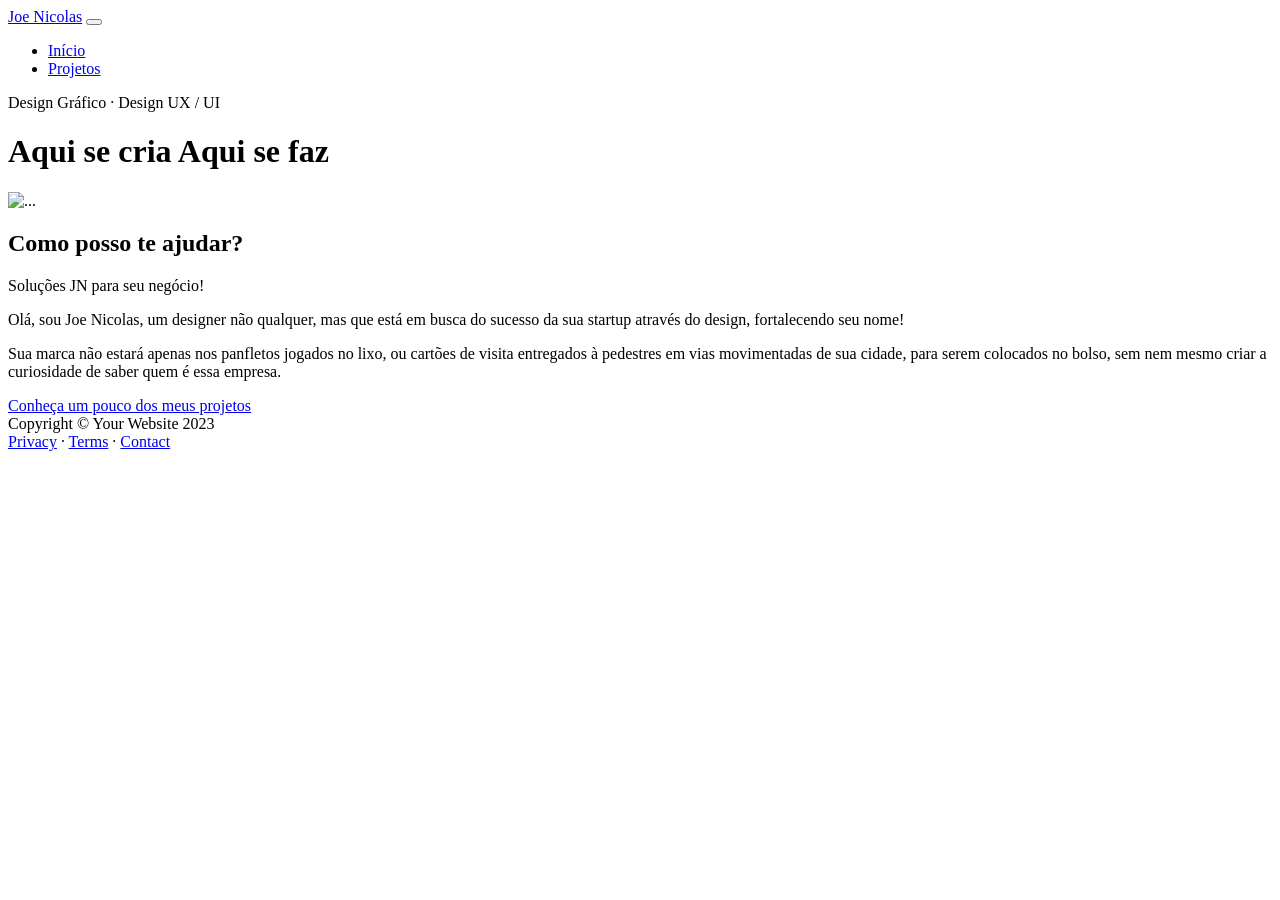
==== index.html @ 06fd4977 "Portifolio criado" ====
<!DOCTYPE html>
<html lang="pt-br">
    <head>
        <meta charset="utf-8" />
        <meta name="viewport" content="width=device-width, initial-scale=1, shrink-to-fit=no" />
        <meta name="description" content="" />
        <meta name="author" content="" />
        <title>Personal - Start Bootstrap Theme</title>
        <!-- Favicon-->
        <link rel="icon" type="image/x-icon" href="assets/favicon.ico" />
        <!-- Custom Google font-->
        <link rel="preconnect" href="https://fonts.googleapis.com" />
        <link rel="preconnect" href="https://fonts.gstatic.com" crossorigin />
        <link href="https://fonts.googleapis.com/css2?family=Plus+Jakarta+Sans:wght@100;200;300;400;500;600;700;800;900&amp;display=swap" rel="stylesheet" />
        <!-- Bootstrap icons-->
        <link href="https://cdn.jsdelivr.net/npm/bootstrap-icons@1.8.1/font/bootstrap-icons.css" rel="stylesheet" />
        <!-- Core theme CSS (includes Bootstrap)-->
        <link href="css/styles.css" rel="stylesheet" />
    </head>
    <body class="d-flex flex-column h-100">
        <main class="flex-shrink-0">
            <!-- Navigation-->
            <nav class="navbar navbar-expand-lg navbar-light bg-white py-3">
                <div class="container px-5">
                    <a class="navbar-brand" href="index.html"><span class="fw-bolder text-primary">Joe Nicolas</span></a>
                    <button class="navbar-toggler" type="button" data-bs-toggle="collapse" data-bs-target="#navbarSupportedContent" aria-controls="navbarSupportedContent" aria-expanded="false" aria-label="Toggle navigation"><span class="navbar-toggler-icon"></span></button>
                    <div class="collapse navbar-collapse" id="navbarSupportedContent">
                        <ul class="navbar-nav ms-auto mb-2 mb-lg-0 small fw-bolder">
                            <li class="nav-item"><a class="nav-link" href="index.html">Início</a></li>
                            <!-- <li class="nav-item"><a class="nav-link" href="resume.html">Sobre mim</a></li> -->
                            <li class="nav-item"><a class="nav-link" href="projects.html">Projetos</a></li>
                            <!-- <li class="nav-item"><a class="nav-link" href="contact.html">Contato</a></li> -->
                        </ul>
                    </div>
                </div>
            </nav>
            <!-- Header-->
            <header class="py-5">
                <div class="container px-5 pb-5">
                    <div class="row gx-5 align-items-center">
                        <div class="col-xxl-5">
                            <!-- Header text content-->
                            <div class="text-center text-xxl-start">
                                <div class="badge bg-gradient-primary-to-secondary text-white mb-4"><div class="text-uppercase">Design Gráfico &middot; Design UX / UI</div></div>
                                <div class="fs-3 fw-light text-muted"></div>
                                <h1 class="display-3 fw-bolder mb-5"><span class="text-gradient d-inline">Aqui se cria Aqui se faz</span></h1>
                                <div class="d-grid gap-3 d-sm-flex justify-content-sm-center justify-content-xxl-start mb-3">
                                    <!-- <a class="btn btn-primary btn-lg px-5 py-3 me-sm-3 fs-6 fw-bolder" href="resume.html">Sobre mim</a> -->
                                    
                                </div>
                            </div>
                        </div>
                        <div class="col-xxl-7">
                            <!-- Header profile picture-->
                            <div class="d-flex justify-content-center mt-5 mt-xxl-0">
                                <div class="profile bg-gradient-primary-to-secondary">
                                    <!-- TIP: For best results, use a photo with a transparent background like the demo example below-->
                                    <!-- Watch a tutorial on how to do this on YouTube (link)-->
                                    <img class="profile-img" src="assets/Eu.webp" alt="..." />
                                    <div class="dots-1">
                                        <!-- SVG Dots
                                        <svg version="1.1" xmlns="http://www.w3.org/2000/svg" xmlns:xlink="http://www.w3.org/1999/xlink" x="0px" y="0px" viewBox="0 0 191.6 1215.4" style="enable-background: new 0 0 191.6 1215.4" xml:space="preserve">
                                            <g transform="translate(0.000000,1280.000000) scale(0.100000,-0.100000)">
                                                <path d="M227.7,12788.6c-105-35-200-141-222-248c-43-206,163-412,369-369c155,32,275,190,260,339c-11,105-90,213-190,262        C383.7,12801.6,289.7,12808.6,227.7,12788.6z"></path>
                                                <path d="M1507.7,12788.6c-151-50-253-216-222-362c25-119,136-230,254-255c194-41,395,142,375,339c-11,105-90,213-190,262        C1663.7,12801.6,1569.7,12808.6,1507.7,12788.6z"></path>
                                                <path d="M227.7,11508.6c-105-35-200-141-222-248c-43-206,163-412,369-369c155,32,275,190,260,339c-11,105-90,213-190,262        C383.7,11521.6,289.7,11528.6,227.7,11508.6z"></path>
                                                <path d="M1507.7,11508.6c-151-50-253-216-222-362c25-119,136-230,254-255c194-41,395,142,375,339c-11,105-90,213-190,262        C1663.7,11521.6,1569.7,11528.6,1507.7,11508.6z"></path>
                                                <path d="M227.7,10228.6c-105-35-200-141-222-248c-43-206,163-412,369-369c155,32,275,190,260,339c-11,105-90,213-190,262        C383.7,10241.6,289.7,10248.6,227.7,10228.6z"></path>
                                                <path d="M1507.7,10228.6c-105-35-200-141-222-248c-43-206,163-412,369-369c155,32,275,190,260,339c-11,105-90,213-190,262        C1663.7,10241.6,1569.7,10248.6,1507.7,10228.6z"></path>
                                                <path d="M227.7,8948.6c-105-35-200-141-222-248c-43-206,163-412,369-369c155,32,275,190,260,339c-11,105-90,213-190,262        C383.7,8961.6,289.7,8968.6,227.7,8948.6z"></path>
                                                <path d="M1507.7,8948.6c-105-35-200-141-222-248c-43-206,163-412,369-369c155,32,275,190,260,339c-11,105-90,213-190,262        C1663.7,8961.6,1569.7,8968.6,1507.7,8948.6z"></path>
                                                <path d="M227.7,7668.6c-105-35-200-141-222-248c-43-206,163-412,369-369c155,32,275,190,260,339c-11,105-90,213-190,262        C383.7,7681.6,289.7,7688.6,227.7,7668.6z"></path>
                                                <path d="M1507.7,7668.6c-105-35-200-141-222-248c-43-206,163-412,369-369c155,32,275,190,260,339c-11,105-90,213-190,262        C1663.7,7681.6,1569.7,7688.6,1507.7,7668.6z"></path>
                                                <path d="M227.7,6388.6c-105-35-200-141-222-248c-43-206,163-412,369-369c155,32,275,190,260,339c-11,105-90,213-190,262        C383.7,6401.6,289.7,6408.6,227.7,6388.6z"></path>
                                                <path d="M1507.7,6388.6c-105-35-200-141-222-248c-43-206,163-412,369-369c155,32,275,190,260,339c-11,105-90,213-190,262        C1663.7,6401.6,1569.7,6408.6,1507.7,6388.6z"></path>
                                                <path d="M227.7,5108.6c-105-35-200-141-222-248c-43-206,163-412,369-369c155,32,275,190,260,339c-11,105-90,213-190,262        C383.7,5121.6,289.7,5128.6,227.7,5108.6z"></path>
                                                <path d="M1507.7,5108.6c-105-35-200-141-222-248c-43-206,163-412,369-369c155,32,275,190,260,339c-11,105-90,213-190,262        C1663.7,5121.6,1569.7,5128.6,1507.7,5108.6z"></path>
                                                <path d="M227.7,3828.6c-105-35-200-141-222-248c-43-206,163-412,369-369c155,32,275,190,260,339c-11,105-90,213-190,262        C383.7,3841.6,289.7,3848.6,227.7,3828.6z"></path>
                                                <path d="M1507.7,3828.6c-105-35-200-141-222-248c-43-206,163-412,369-369c155,32,275,190,260,339c-11,105-90,213-190,262        C1663.7,3841.6,1569.7,3848.6,1507.7,3828.6z"></path>
                                                <path d="M227.7,2548.6c-105-35-200-141-222-248c-43-206,163-412,369-369c155,32,275,190,260,339c-11,105-90,213-190,262        C383.7,2561.6,289.7,2568.6,227.7,2548.6z"></path>
                                                <path d="M1507.7,2548.6c-105-35-200-141-222-248c-43-206,163-412,369-369c155,32,275,190,260,339c-11,105-90,213-190,262        C1663.7,2561.6,1569.7,2568.6,1507.7,2548.6z"></path>
                                                <path d="M227.7,1268.6c-105-35-200-141-222-248c-43-206,163-412,369-369c155,32,275,190,260,339c-11,105-90,213-190,262        C383.7,1281.6,289.7,1288.6,227.7,1268.6z"></path>
                                                <path d="M1507.7,1268.6c-105-35-200-141-222-248c-43-206,163-412,369-369c155,32,275,190,260,339c-11,105-90,213-190,262        C1663.7,1281.6,1569.7,1288.6,1507.7,1268.6z"></path>
                                            </g>
                                        </svg>
                                        END of SVG dots
                                    </div>
                                    <div class="dots-2">
                                        SVG Dots
                                       <svg version="1.1" xmlns="http://www.w3.org/2000/svg" xmlns:xlink="http://www.w3.org/1999/xlink" x="0px" y="0px" viewBox="0 0 191.6 1215.4" style="enable-background: new 0 0 191.6 1215.4" xml:space="preserve">
                                            <g transform="translate(0.000000,1280.000000) scale(0.100000,-0.100000)">
                                                <path d="M227.7,12788.6c-105-35-200-141-222-248c-43-206,163-412,369-369c155,32,275,190,260,339c-11,105-90,213-190,262        C383.7,12801.6,289.7,12808.6,227.7,12788.6z"></path>
                                                <path d="M1507.7,12788.6c-151-50-253-216-222-362c25-119,136-230,254-255c194-41,395,142,375,339c-11,105-90,213-190,262        C1663.7,12801.6,1569.7,12808.6,1507.7,12788.6z"></path>
                                                <path d="M227.7,11508.6c-105-35-200-141-222-248c-43-206,163-412,369-369c155,32,275,190,260,339c-11,105-90,213-190,262        C383.7,11521.6,289.7,11528.6,227.7,11508.6z"></path>
                                                <path d="M1507.7,11508.6c-151-50-253-216-222-362c25-119,136-230,254-255c194-41,395,142,375,339c-11,105-90,213-190,262        C1663.7,11521.6,1569.7,11528.6,1507.7,11508.6z"></path>
                                                <path d="M227.7,10228.6c-105-35-200-141-222-248c-43-206,163-412,369-369c155,32,275,190,260,339c-11,105-90,213-190,262        C383.7,10241.6,289.7,10248.6,227.7,10228.6z"></path>
                                                <path d="M1507.7,10228.6c-105-35-200-141-222-248c-43-206,163-412,369-369c155,32,275,190,260,339c-11,105-90,213-190,262        C1663.7,10241.6,1569.7,10248.6,1507.7,10228.6z"></path>
                                                <path d="M227.7,8948.6c-105-35-200-141-222-248c-43-206,163-412,369-369c155,32,275,190,260,339c-11,105-90,213-190,262        C383.7,8961.6,289.7,8968.6,227.7,8948.6z"></path>
                                                <path d="M1507.7,8948.6c-105-35-200-141-222-248c-43-206,163-412,369-369c155,32,275,190,260,339c-11,105-90,213-190,262        C1663.7,8961.6,1569.7,8968.6,1507.7,8948.6z"></path>
                                                <path d="M227.7,7668.6c-105-35-200-141-222-248c-43-206,163-412,369-369c155,32,275,190,260,339c-11,105-90,213-190,262        C383.7,7681.6,289.7,7688.6,227.7,7668.6z"></path>
                                                <path d="M1507.7,7668.6c-105-35-200-141-222-248c-43-206,163-412,369-369c155,32,275,190,260,339c-11,105-90,213-190,262        C1663.7,7681.6,1569.7,7688.6,1507.7,7668.6z"></path>
                                                <path d="M227.7,6388.6c-105-35-200-141-222-248c-43-206,163-412,369-369c155,32,275,190,260,339c-11,105-90,213-190,262        C383.7,6401.6,289.7,6408.6,227.7,6388.6z"></path>
                                                <path d="M1507.7,6388.6c-105-35-200-141-222-248c-43-206,163-412,369-369c155,32,275,190,260,339c-11,105-90,213-190,262        C1663.7,6401.6,1569.7,6408.6,1507.7,6388.6z"></path>
                                                <path d="M227.7,5108.6c-105-35-200-141-222-248c-43-206,163-412,369-369c155,32,275,190,260,339c-11,105-90,213-190,262        C383.7,5121.6,289.7,5128.6,227.7,5108.6z"></path>
                                                <path d="M1507.7,5108.6c-105-35-200-141-222-248c-43-206,163-412,369-369c155,32,275,190,260,339c-11,105-90,213-190,262        C1663.7,5121.6,1569.7,5128.6,1507.7,5108.6z"></path>
                                                <path d="M227.7,3828.6c-105-35-200-141-222-248c-43-206,163-412,369-369c155,32,275,190,260,339c-11,105-90,213-190,262        C383.7,3841.6,289.7,3848.6,227.7,3828.6z"></path>
                                                <path d="M1507.7,3828.6c-105-35-200-141-222-248c-43-206,163-412,369-369c155,32,275,190,260,339c-11,105-90,213-190,262        C1663.7,3841.6,1569.7,3848.6,1507.7,3828.6z"></path>
                                                <path d="M227.7,2548.6c-105-35-200-141-222-248c-43-206,163-412,369-369c155,32,275,190,260,339c-11,105-90,213-190,262        C383.7,2561.6,289.7,2568.6,227.7,2548.6z"></path>
                                                <path d="M1507.7,2548.6c-105-35-200-141-222-248c-43-206,163-412,369-369c155,32,275,190,260,339c-11,105-90,213-190,262        C1663.7,2561.6,1569.7,2568.6,1507.7,2548.6z"></path>
                                                <path d="M227.7,1268.6c-105-35-200-141-222-248c-43-206,163-412,369-369c155,32,275,190,260,339c-11,105-90,213-190,262        C383.7,1281.6,289.7,1288.6,227.7,1268.6z"></path>
                                                <path d="M1507.7,1268.6c-105-35-200-141-222-248c-43-206,163-412,369-369c155,32,275,190,260,339c-11,105-90,213-190,262        C1663.7,1281.6,1569.7,1288.6,1507.7,1268.6z"></path>
                                            </g>
                                        </svg>
                                        END of SVG dots
                                    </div>
                                    <div class="dots-3">
                                        SVG Dots
                                        <svg version="1.1" xmlns="http://www.w3.org/2000/svg" xmlns:xlink="http://www.w3.org/1999/xlink" x="0px" y="0px" viewBox="0 0 191.6 1215.4" style="enable-background: new 0 0 191.6 1215.4" xml:space="preserve">
                                            <g transform="translate(0.000000,1280.000000) scale(0.100000,-0.100000)">
                                                <path d="M227.7,12788.6c-105-35-200-141-222-248c-43-206,163-412,369-369c155,32,275,190,260,339c-11,105-90,213-190,262        C383.7,12801.6,289.7,12808.6,227.7,12788.6z"></path>
                                                <path d="M1507.7,12788.6c-151-50-253-216-222-362c25-119,136-230,254-255c194-41,395,142,375,339c-11,105-90,213-190,262        C1663.7,12801.6,1569.7,12808.6,1507.7,12788.6z"></path>
                                                <path d="M227.7,11508.6c-105-35-200-141-222-248c-43-206,163-412,369-369c155,32,275,190,260,339c-11,105-90,213-190,262        C383.7,11521.6,289.7,11528.6,227.7,11508.6z"></path>
                                                <path d="M1507.7,11508.6c-151-50-253-216-222-362c25-119,136-230,254-255c194-41,395,142,375,339c-11,105-90,213-190,262        C1663.7,11521.6,1569.7,11528.6,1507.7,11508.6z"></path>
                                                <path d="M227.7,10228.6c-105-35-200-141-222-248c-43-206,163-412,369-369c155,32,275,190,260,339c-11,105-90,213-190,262        C383.7,10241.6,289.7,10248.6,227.7,10228.6z"></path>
                                                <path d="M1507.7,10228.6c-105-35-200-141-222-248c-43-206,163-412,369-369c155,32,275,190,260,339c-11,105-90,213-190,262        C1663.7,10241.6,1569.7,10248.6,1507.7,10228.6z"></path>
                                                <path d="M227.7,8948.6c-105-35-200-141-222-248c-43-206,163-412,369-369c155,32,275,190,260,339c-11,105-90,213-190,262        C383.7,8961.6,289.7,8968.6,227.7,8948.6z"></path>
                                                <path d="M1507.7,8948.6c-105-35-200-141-222-248c-43-206,163-412,369-369c155,32,275,190,260,339c-11,105-90,213-190,262        C1663.7,8961.6,1569.7,8968.6,1507.7,8948.6z"></path>
                                                <path d="M227.7,7668.6c-105-35-200-141-222-248c-43-206,163-412,369-369c155,32,275,190,260,339c-11,105-90,213-190,262        C383.7,7681.6,289.7,7688.6,227.7,7668.6z"></path>
                                                <path d="M1507.7,7668.6c-105-35-200-141-222-248c-43-206,163-412,369-369c155,32,275,190,260,339c-11,105-90,213-190,262        C1663.7,7681.6,1569.7,7688.6,1507.7,7668.6z"></path>
                                                <path d="M227.7,6388.6c-105-35-200-141-222-248c-43-206,163-412,369-369c155,32,275,190,260,339c-11,105-90,213-190,262        C383.7,6401.6,289.7,6408.6,227.7,6388.6z"></path>
                                                <path d="M1507.7,6388.6c-105-35-200-141-222-248c-43-206,163-412,369-369c155,32,275,190,260,339c-11,105-90,213-190,262        C1663.7,6401.6,1569.7,6408.6,1507.7,6388.6z"></path>
                                                <path d="M227.7,5108.6c-105-35-200-141-222-248c-43-206,163-412,369-369c155,32,275,190,260,339c-11,105-90,213-190,262        C383.7,5121.6,289.7,5128.6,227.7,5108.6z"></path>
                                                <path d="M1507.7,5108.6c-105-35-200-141-222-248c-43-206,163-412,369-369c155,32,275,190,260,339c-11,105-90,213-190,262        C1663.7,5121.6,1569.7,5128.6,1507.7,5108.6z"></path>
                                                <path d="M227.7,3828.6c-105-35-200-141-222-248c-43-206,163-412,369-369c155,32,275,190,260,339c-11,105-90,213-190,262        C383.7,3841.6,289.7,3848.6,227.7,3828.6z"></path>
                                                <path d="M1507.7,3828.6c-105-35-200-141-222-248c-43-206,163-412,369-369c155,32,275,190,260,339c-11,105-90,213-190,262        C1663.7,3841.6,1569.7,3848.6,1507.7,3828.6z"></path>
                                                <path d="M227.7,2548.6c-105-35-200-141-222-248c-43-206,163-412,369-369c155,32,275,190,260,339c-11,105-90,213-190,262        C383.7,2561.6,289.7,2568.6,227.7,2548.6z"></path>
                                                <path d="M1507.7,2548.6c-105-35-200-141-222-248c-43-206,163-412,369-369c155,32,275,190,260,339c-11,105-90,213-190,262        C1663.7,2561.6,1569.7,2568.6,1507.7,2548.6z"></path>
                                                <path d="M227.7,1268.6c-105-35-200-141-222-248c-43-206,163-412,369-369c155,32,275,190,260,339c-11,105-90,213-190,262        C383.7,1281.6,289.7,1288.6,227.7,1268.6z"></path>
                                                <path d="M1507.7,1268.6c-105-35-200-141-222-248c-43-206,163-412,369-369c155,32,275,190,260,339c-11,105-90,213-190,262        C1663.7,1281.6,1569.7,1288.6,1507.7,1268.6z"></path>
                                            </g>
                                        </svg>
                                        END of SVG dots
                                    </div>
                                    <div class="dots-4">
                                        SVG Dots
                                        <svg version="1.1" xmlns="http://www.w3.org/2000/svg" xmlns:xlink="http://www.w3.org/1999/xlink" x="0px" y="0px" viewBox="0 0 191.6 1215.4" style="enable-background: new 0 0 191.6 1215.4" xml:space="preserve">
                                            <g transform="translate(0.000000,1280.000000) scale(0.100000,-0.100000)">
                                                <path d="M227.7,12788.6c-105-35-200-141-222-248c-43-206,163-412,369-369c155,32,275,190,260,339c-11,105-90,213-190,262        C383.7,12801.6,289.7,12808.6,227.7,12788.6z"></path>
                                                <path d="M1507.7,12788.6c-151-50-253-216-222-362c25-119,136-230,254-255c194-41,395,142,375,339c-11,105-90,213-190,262        C1663.7,12801.6,1569.7,12808.6,1507.7,12788.6z"></path>
                                                <path d="M227.7,11508.6c-105-35-200-141-222-248c-43-206,163-412,369-369c155,32,275,190,260,339c-11,105-90,213-190,262        C383.7,11521.6,289.7,11528.6,227.7,11508.6z"></path>
                                                <path d="M1507.7,11508.6c-151-50-253-216-222-362c25-119,136-230,254-255c194-41,395,142,375,339c-11,105-90,213-190,262        C1663.7,11521.6,1569.7,11528.6,1507.7,11508.6z"></path>
                                                <path d="M227.7,10228.6c-105-35-200-141-222-248c-43-206,163-412,369-369c155,32,275,190,260,339c-11,105-90,213-190,262        C383.7,10241.6,289.7,10248.6,227.7,10228.6z"></path>
                                                <path d="M1507.7,10228.6c-105-35-200-141-222-248c-43-206,163-412,369-369c155,32,275,190,260,339c-11,105-90,213-190,262        C1663.7,10241.6,1569.7,10248.6,1507.7,10228.6z"></path>
                                                <path d="M227.7,8948.6c-105-35-200-141-222-248c-43-206,163-412,369-369c155,32,275,190,260,339c-11,105-90,213-190,262        C383.7,8961.6,289.7,8968.6,227.7,8948.6z"></path>
                                                <path d="M1507.7,8948.6c-105-35-200-141-222-248c-43-206,163-412,369-369c155,32,275,190,260,339c-11,105-90,213-190,262        C1663.7,8961.6,1569.7,8968.6,1507.7,8948.6z"></path>
                                                <path d="M227.7,7668.6c-105-35-200-141-222-248c-43-206,163-412,369-369c155,32,275,190,260,339c-11,105-90,213-190,262        C383.7,7681.6,289.7,7688.6,227.7,7668.6z"></path>
                                                <path d="M1507.7,7668.6c-105-35-200-141-222-248c-43-206,163-412,369-369c155,32,275,190,260,339c-11,105-90,213-190,262        C1663.7,7681.6,1569.7,7688.6,1507.7,7668.6z"></path>
                                                <path d="M227.7,6388.6c-105-35-200-141-222-248c-43-206,163-412,369-369c155,32,275,190,260,339c-11,105-90,213-190,262        C383.7,6401.6,289.7,6408.6,227.7,6388.6z"></path>
                                                <path d="M1507.7,6388.6c-105-35-200-141-222-248c-43-206,163-412,369-369c155,32,275,190,260,339c-11,105-90,213-190,262        C1663.7,6401.6,1569.7,6408.6,1507.7,6388.6z"></path>
                                                <path d="M227.7,5108.6c-105-35-200-141-222-248c-43-206,163-412,369-369c155,32,275,190,260,339c-11,105-90,213-190,262        C383.7,5121.6,289.7,5128.6,227.7,5108.6z"></path>
                                                <path d="M1507.7,5108.6c-105-35-200-141-222-248c-43-206,163-412,369-369c155,32,275,190,260,339c-11,105-90,213-190,262        C1663.7,5121.6,1569.7,5128.6,1507.7,5108.6z"></path>
                                                <path d="M227.7,3828.6c-105-35-200-141-222-248c-43-206,163-412,369-369c155,32,275,190,260,339c-11,105-90,213-190,262        C383.7,3841.6,289.7,3848.6,227.7,3828.6z"></path>
                                                <path d="M1507.7,3828.6c-105-35-200-141-222-248c-43-206,163-412,369-369c155,32,275,190,260,339c-11,105-90,213-190,262        C1663.7,3841.6,1569.7,3848.6,1507.7,3828.6z"></path>
                                                <path d="M227.7,2548.6c-105-35-200-141-222-248c-43-206,163-412,369-369c155,32,275,190,260,339c-11,105-90,213-190,262        C383.7,2561.6,289.7,2568.6,227.7,2548.6z"></path>
                                                <path d="M1507.7,2548.6c-105-35-200-141-222-248c-43-206,163-412,369-369c155,32,275,190,260,339c-11,105-90,213-190,262        C1663.7,2561.6,1569.7,2568.6,1507.7,2548.6z"></path>
                                                <path d="M227.7,1268.6c-105-35-200-141-222-248c-43-206,163-412,369-369c155,32,275,190,260,339c-11,105-90,213-190,262        C383.7,1281.6,289.7,1288.6,227.7,1268.6z"></path>
                                                <path d="M1507.7,1268.6c-105-35-200-141-222-248c-43-206,163-412,369-369c155,32,275,190,260,339c-11,105-90,213-190,262        C1663.7,1281.6,1569.7,1288.6,1507.7,1268.6z"></path>
                                            </g>
                                        </svg>
                                        END of SVG dots-->
                                    </div>
                                </div>
                            </div>
                        </div>
                    </div>
                </div>
            </header>
            <!-- About Section-->
            <section class="bg-light py-5">
                <div class="container px-5">
                    <div class="row gx-5 justify-content-center">
                        <div class="col-xxl-8">
                            <div class="text-center my-5">
                                <h2 class="display-5 fw-bolder"><span class="text-gradient d-inline">Como posso te ajudar?</span></h2>
                                <p class="lead fw-light mb-4">Soluções JN para seu negócio!</p>
                                <p class="text-muted">Olá, sou Joe Nicolas, um designer não qualquer, mas que está em busca do sucesso da sua startup através do design, fortalecendo seu nome!</p>

                                <p class="text-muted">Sua marca não estará apenas nos panfletos jogados no lixo, ou cartões de visita entregados à pedestres em vias movimentadas de sua cidade, para serem colocados no bolso, sem nem mesmo criar a curiosidade de saber quem é essa empresa.</p>

                                <a class="btn btn-outline-dark btn-lg px-5 py-3 fs-6 fw-bolder" href="projects.html">Conheça um pouco dos meus projetos</a>

                                
                            </div>
                        </div>
                    </div>
                </div>
            </section>
        </main>
        <!-- Footer-->
        <footer class="bg-white py-4 mt-auto">
            <div class="container px-5">
                <div class="row align-items-center justify-content-between flex-column flex-sm-row">
                    <div class="col-auto"><div class="small m-0">Copyright &copy; Your Website 2023</div></div>
                    <div class="col-auto">
                        <a class="small" href="#!">Privacy</a>
                        <span class="mx-1">&middot;</span>
                        <a class="small" href="#!">Terms</a>
                        <span class="mx-1">&middot;</span>
                        <a class="small" href="#!">Contact</a>
                    </div>
                </div>
            </div>
        </footer>
        <!-- Bootstrap core JS-->
        <script src="https://cdn.jsdelivr.net/npm/bootstrap@5.2.3/dist/js/bootstrap.bundle.min.js"></script>
        <!-- Core theme JS-->
        <script src="js/scripts.js"></script>
    </body>
</html>
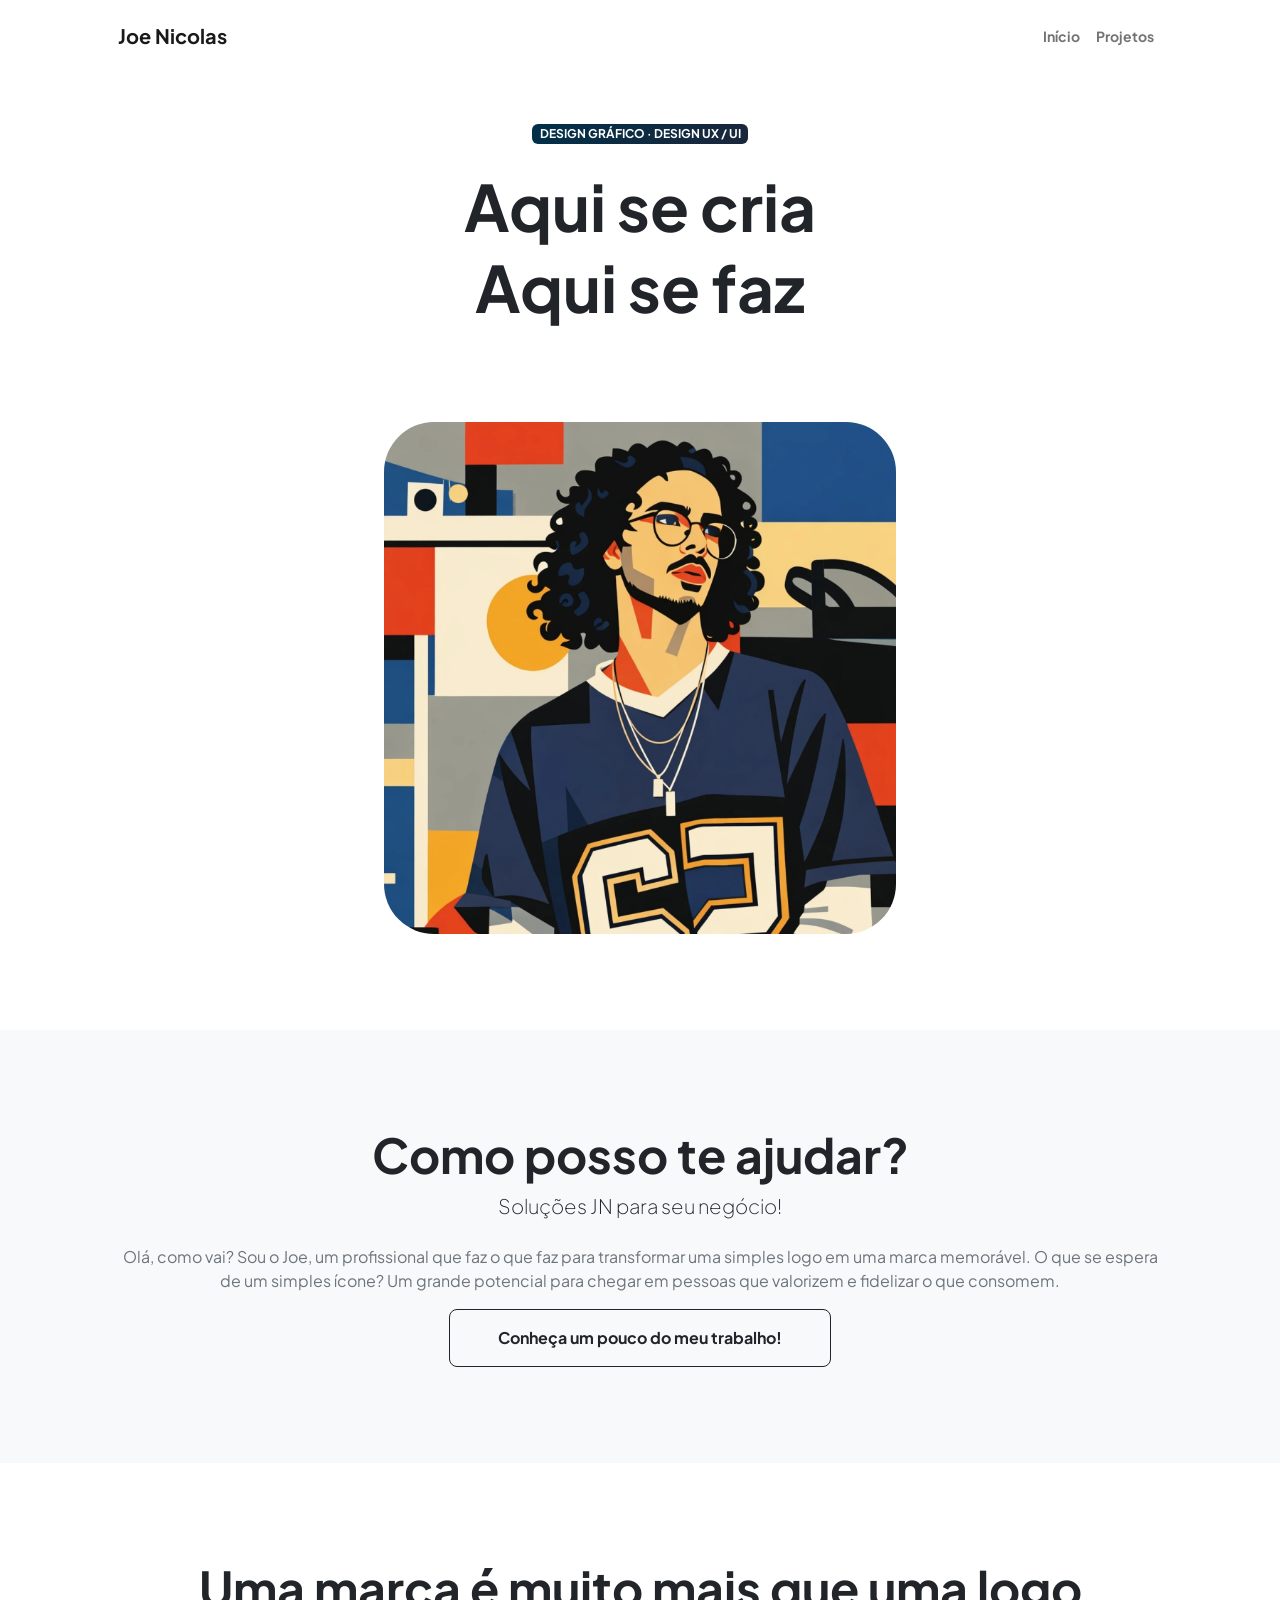
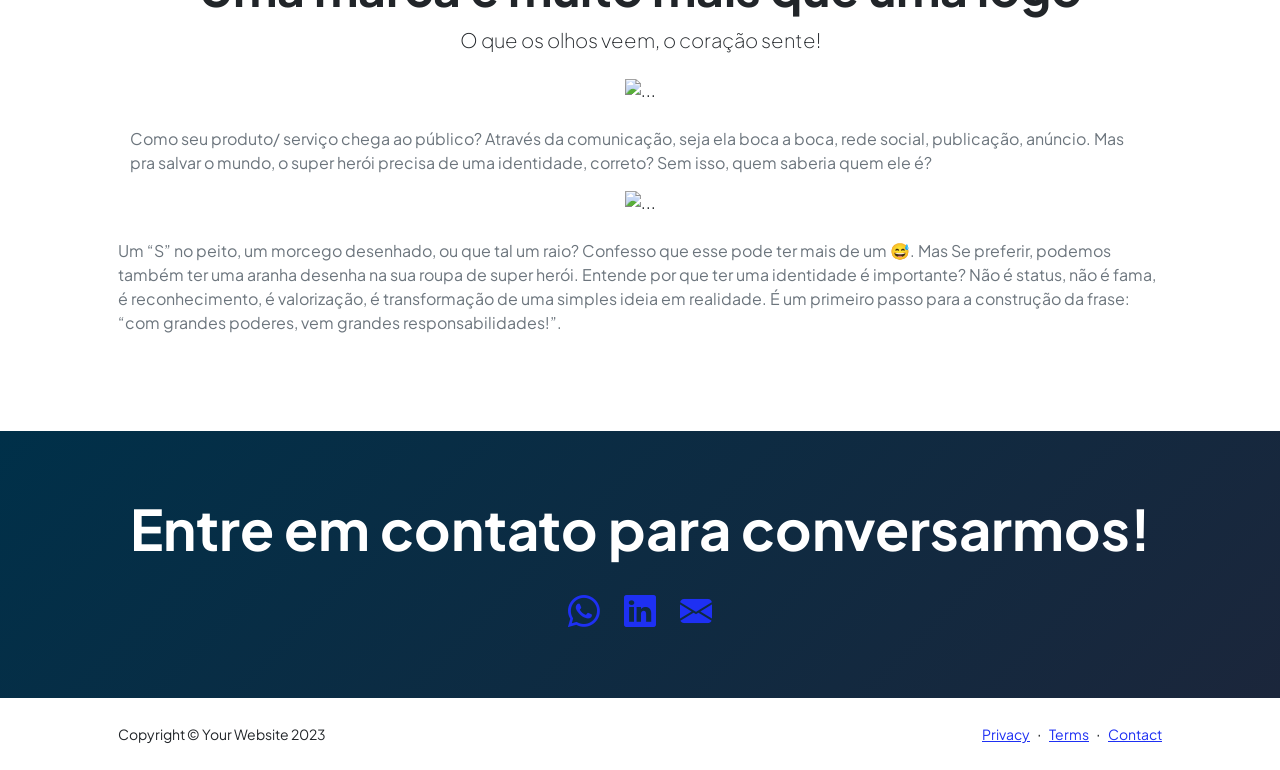
==== commit a9bbc3c5: "Update index.html" ====
--- a/index.html
+++ b/index.html
@@ -22,12 +22,12 @@
             <!-- Navigation-->
             <nav class="navbar navbar-expand-lg navbar-light bg-white py-3">
                 <div class="container px-5">
-                    <a class="navbar-brand" href="index.html"><span class="fw-bolder text-primary">Joe Nicolas</span></a>
+                    <a class="navbar-brand" href="index.html"><span class="fw-bolder text-color-word">Joe Nicolas</span></a>
                     <button class="navbar-toggler" type="button" data-bs-toggle="collapse" data-bs-target="#navbarSupportedContent" aria-controls="navbarSupportedContent" aria-expanded="false" aria-label="Toggle navigation"><span class="navbar-toggler-icon"></span></button>
                     <div class="collapse navbar-collapse" id="navbarSupportedContent">
                         <ul class="navbar-nav ms-auto mb-2 mb-lg-0 small fw-bolder">
                             <li class="nav-item"><a class="nav-link" href="index.html">Início</a></li>
-                            <!-- <li class="nav-item"><a class="nav-link" href="resume.html">Sobre mim</a></li> -->
+                            <!--<li class="nav-item"><a class="nav-link" href="resume.html">Sobre mim</a></li>-->
                             <li class="nav-item"><a class="nav-link" href="projects.html">Projetos</a></li>
                             <!-- <li class="nav-item"><a class="nav-link" href="contact.html">Contato</a></li> -->
                         </ul>
@@ -43,11 +43,12 @@
                             <div class="text-center text-xxl-start">
                                 <div class="badge bg-gradient-primary-to-secondary text-white mb-4"><div class="text-uppercase">Design Gráfico &middot; Design UX / UI</div></div>
                                 <div class="fs-3 fw-light text-muted"></div>
-                                <h1 class="display-3 fw-bolder mb-5"><span class="text-gradient d-inline">Aqui se cria Aqui se faz</span></h1>
-                                <div class="d-grid gap-3 d-sm-flex justify-content-sm-center justify-content-xxl-start mb-3">
-                                    <!-- <a class="btn btn-primary btn-lg px-5 py-3 me-sm-3 fs-6 fw-bolder" href="resume.html">Sobre mim</a> -->
+                                <h1 class="display-3 fw-bolder mb-1"><span class="text-color-word d-inline">Aqui se cria</span></h1>
+                                <h1 class="display-3 fw-bolder mb-5"><span class="text-secundary d-inline">Aqui se faz</span></h1>
+                                <!-- <div class="d-grid gap-3 d-sm-flex justify-content-sm-center justify-content-xxl-start mb-3">
+                                    <a class="btn btn-outline-style btn-lg px-5 py-3 me-sm-3 fs-6 fw-bolder" href="resume.html">Sobre mim</a>
                                     
-                                </div>
+                                </div> -->
                             </div>
                         </div>
                         <div class="col-xxl-7">
@@ -181,16 +182,65 @@
                     <div class="row gx-5 justify-content-center">
                         <div class="col-xxl-8">
                             <div class="text-center my-5">
-                                <h2 class="display-5 fw-bolder"><span class="text-gradient d-inline">Como posso te ajudar?</span></h2>
+                                <h2 class="display-5 fw-bolder"><span class="text-secundary d-inline">Como posso te ajudar?</span></h2>
                                 <p class="lead fw-light mb-4">Soluções JN para seu negócio!</p>
-                                <p class="text-muted">Olá, sou Joe Nicolas, um designer não qualquer, mas que está em busca do sucesso da sua startup através do design, fortalecendo seu nome!</p>
-
-                                <p class="text-muted">Sua marca não estará apenas nos panfletos jogados no lixo, ou cartões de visita entregados à pedestres em vias movimentadas de sua cidade, para serem colocados no bolso, sem nem mesmo criar a curiosidade de saber quem é essa empresa.</p>
-
-                                <a class="btn btn-outline-dark btn-lg px-5 py-3 fs-6 fw-bolder" href="projects.html">Conheça um pouco dos meus projetos</a>
-
-                                
-                            </div>
+                                <p class="text-muted">Olá, como vai? Sou o Joe, um profissional que faz o que faz para transformar uma simples logo em uma marca memorável. O que se espera de um simples ícone? Um grande potencial para chegar em pessoas que valorizem e fidelizar o que consomem.</p>
+
+                                <p class="text-muted"></p>
+
+                                <a class="btn btn-outline-dark btn-lg px-5 py-3 fs-6 fw-bolder" href="projects.html">Conheça um pouco do meu trabalho!</a>
+
+                                
+                            </div>
+                        </div>
+                    </div>
+                </div>
+            </section>
+            <section class="bg-white py-5">
+                <div class="container-lg px-5">
+                    <div class="row gx-5 justify-content-center">
+                        <div class="col-xxl-8">
+                            <div class="text-center my-5">
+                                <h2 class="display-5 fw-bolder"><span class="text-secundary d-inline">Uma marca é muito mais que uma logo</span></h2>
+                                <p class="lead fw-light mb-4">O que os olhos veem, o coração sente! </p>
+
+                                <div class=" container">
+                                    <img class="img-pg1 mb-4" src="assets/Balao.jpg" alt="..." />
+                                </div>
+
+                                <div class=" container-fluid"><p class="text-muted text-start">Como seu produto/ serviço chega ao público? Através da comunicação, seja ela boca a boca, rede social, publicação, anúncio. Mas pra salvar o mundo, o super herói precisa de uma identidade, correto? Sem isso, quem saberia quem ele é?</p>
+                                </div>
+                                
+
+                                
+
+                                <img class="img-pg1 mb-4" src="assets/Lego_superhero.jpg" alt="..." />
+                                <p class="text-muted text-start">Um “S” no peito, um morcego desenhado, ou que tal um raio? Confesso que esse pode ter mais de um 😅. Mas Se preferir, podemos também ter uma aranha desenha na sua roupa de super herói. Entende por que ter uma identidade é importante? Não é status, não é fama, é reconhecimento, é valorização, é transformação de uma simples ideia em realidade. É um primeiro passo para a construção da frase: “com grandes poderes, vem grandes responsabilidades!”.</p>
+
+
+                                <p class="text-muted"></p>                                
+
+                                
+                            </div>
+
+                            
+                                
+                            </p>
+
+                        </div>
+                    </div>
+                </div>
+            </section>
+            <section class="py-3 bg-gradient-primary-to-secondary text-white">
+                <div class="container-lg px-5 my-5">
+                    <div class="text-center">
+                        <h2 class="display-4 fw-bolder mb-4">Entre em contato para conversarmos!</h2>
+                       <!--   <a class="btn btn-outline-light btn-lg px-5 py-3 fs-6 fw-bolder" href="contact.html">Contact me</a> -->
+                        <div class="d-flex justify-content-center fs-2 gap-4">
+                            <a class="text-color-word-secundary" href="https://wa.me/5511910497400" target="_blank"><i class="bi bi-whatsapp"></i></a>
+                            <a class="text-color-word-secundary" href="https://www.linkedin.com/in/joe-nicolas/" target="_blank"><i class="bi bi-linkedin"></i></a>
+                            <a class="text-color-word-secundary" href="mailto:joe.nrlsousa09@gmail.com" target="_blank"><i class="bi bi-envelope-fill"></i></a>
+                                    <!-- <a class="text-gradient" href="#!"><i class="bi bi-pinterest"></i></a> --> 
                         </div>
                     </div>
                 </div>
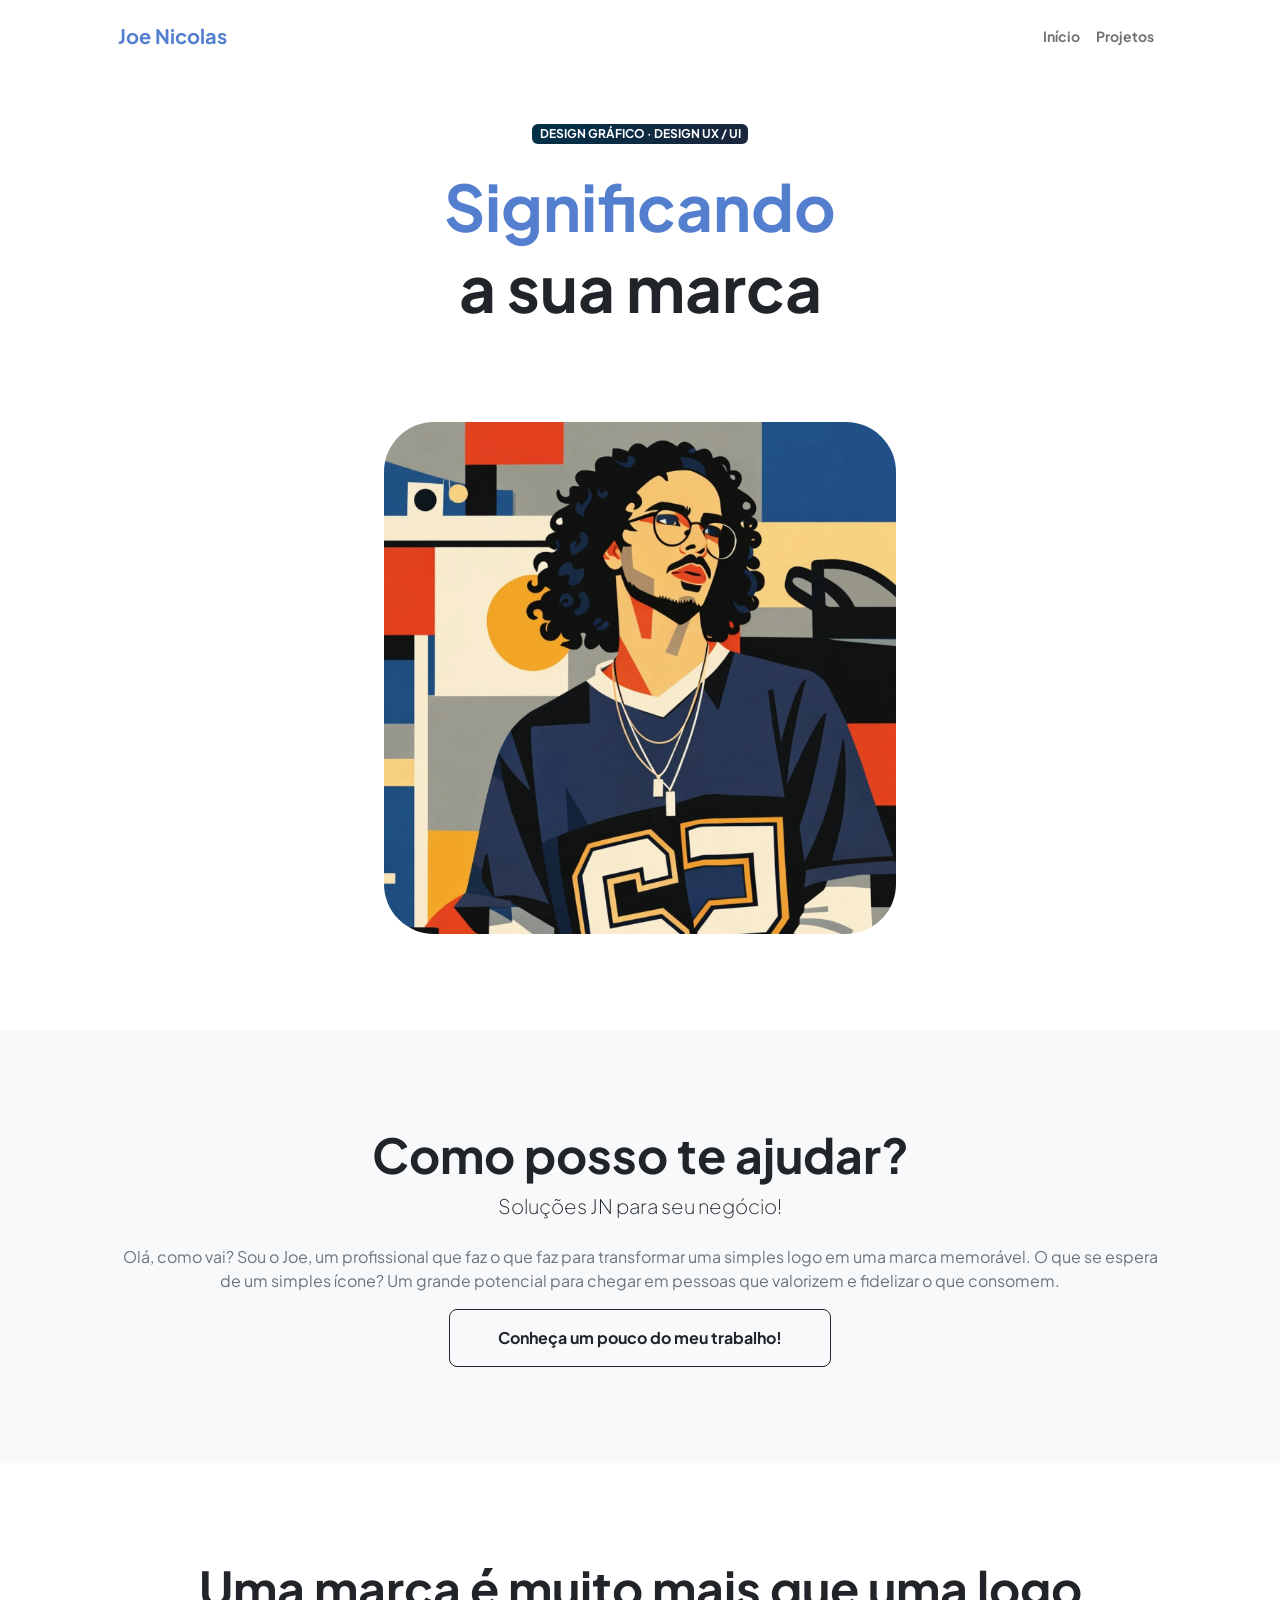
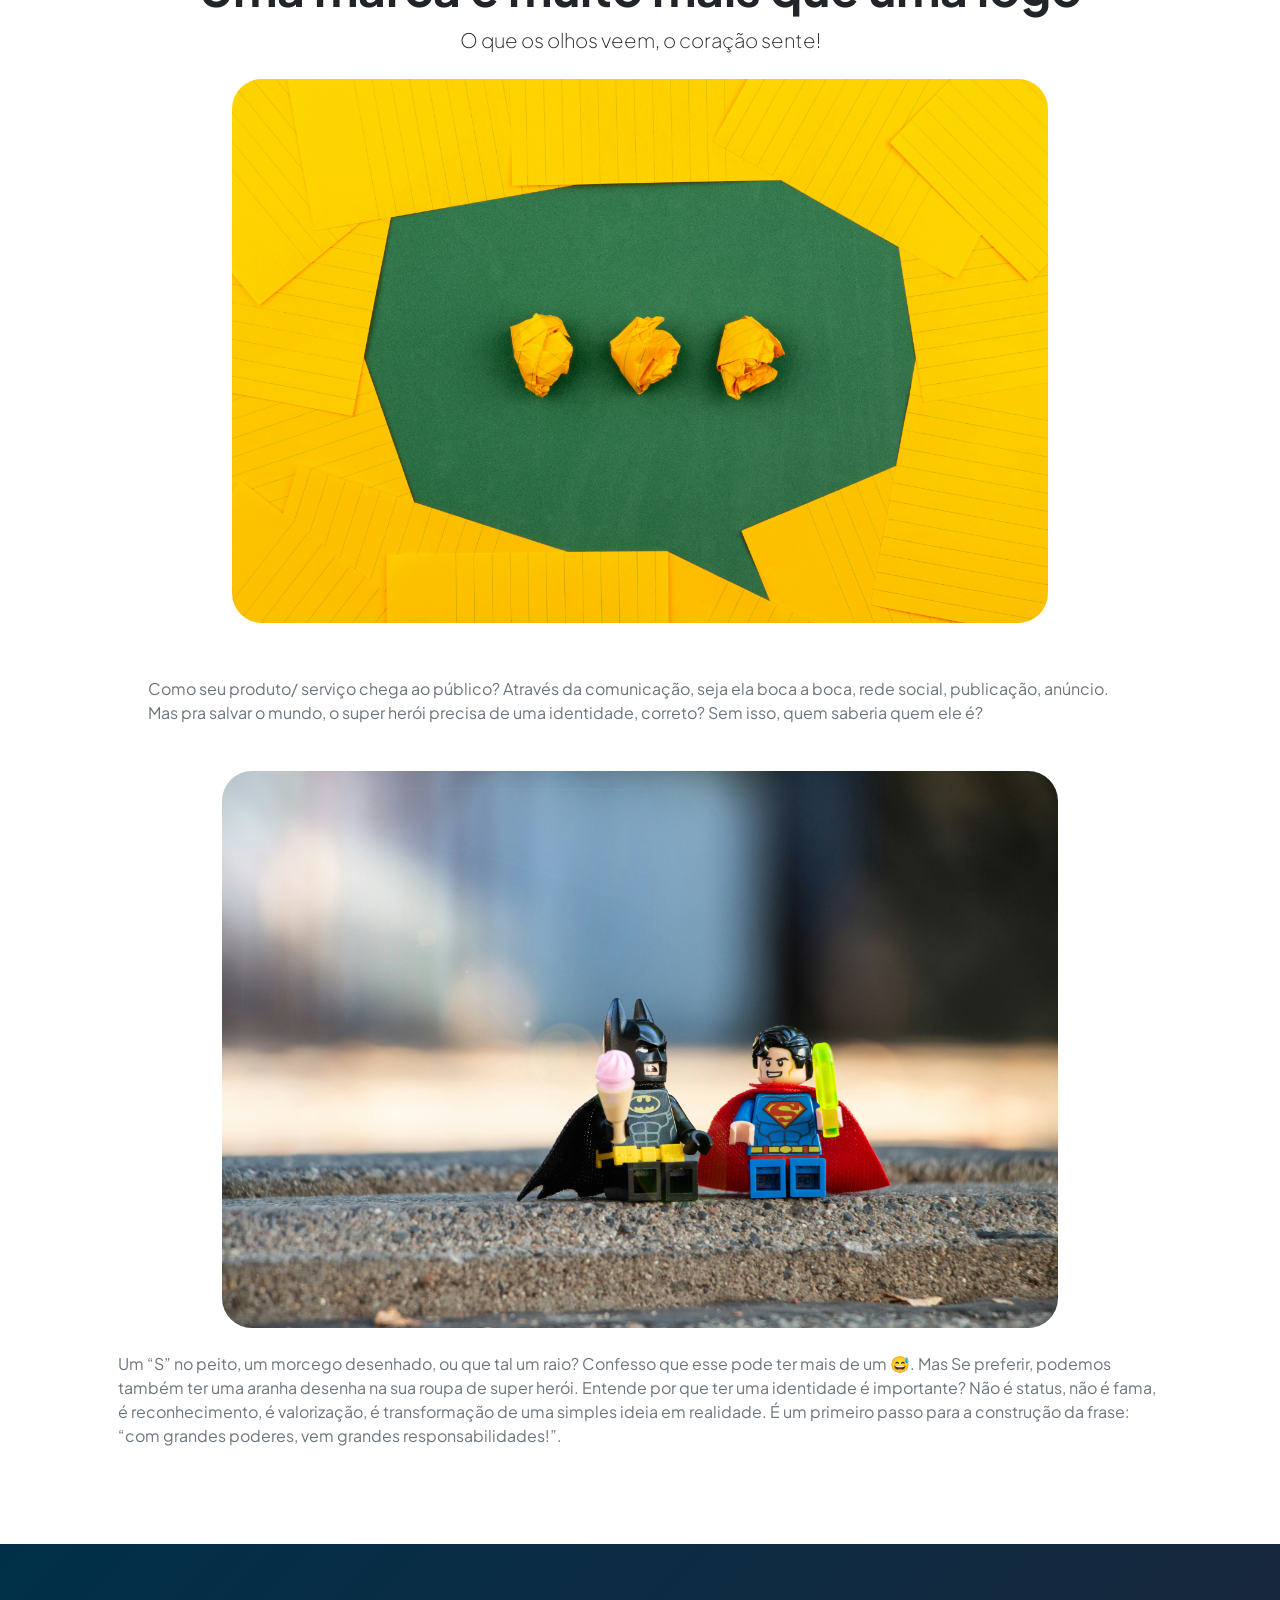
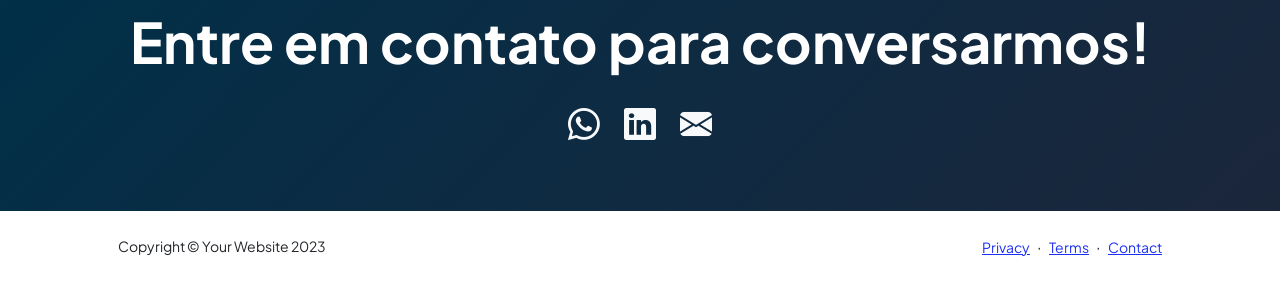
==== commit 40e1d115: "Update index.html" ====
--- a/index.html
+++ b/index.html
@@ -43,8 +43,8 @@
                             <div class="text-center text-xxl-start">
                                 <div class="badge bg-gradient-primary-to-secondary text-white mb-4"><div class="text-uppercase">Design Gráfico &middot; Design UX / UI</div></div>
                                 <div class="fs-3 fw-light text-muted"></div>
-                                <h1 class="display-3 fw-bolder mb-1"><span class="text-color-word d-inline">Aqui se cria</span></h1>
-                                <h1 class="display-3 fw-bolder mb-5"><span class="text-secundary d-inline">Aqui se faz</span></h1>
+                                <h1 class="display-3 fw-bolder mb-1"><span class="text-color-word d-inline">Significando</span></h1>
+                                <h1 class="display-3 fw-bolder mb-5"><span class="text-secundary d-inline">a sua marca</span></h1>
                                 <!-- <div class="d-grid gap-3 d-sm-flex justify-content-sm-center justify-content-xxl-start mb-3">
                                     <a class="btn btn-outline-style btn-lg px-5 py-3 me-sm-3 fs-6 fw-bolder" href="resume.html">Sobre mim</a>
                                     
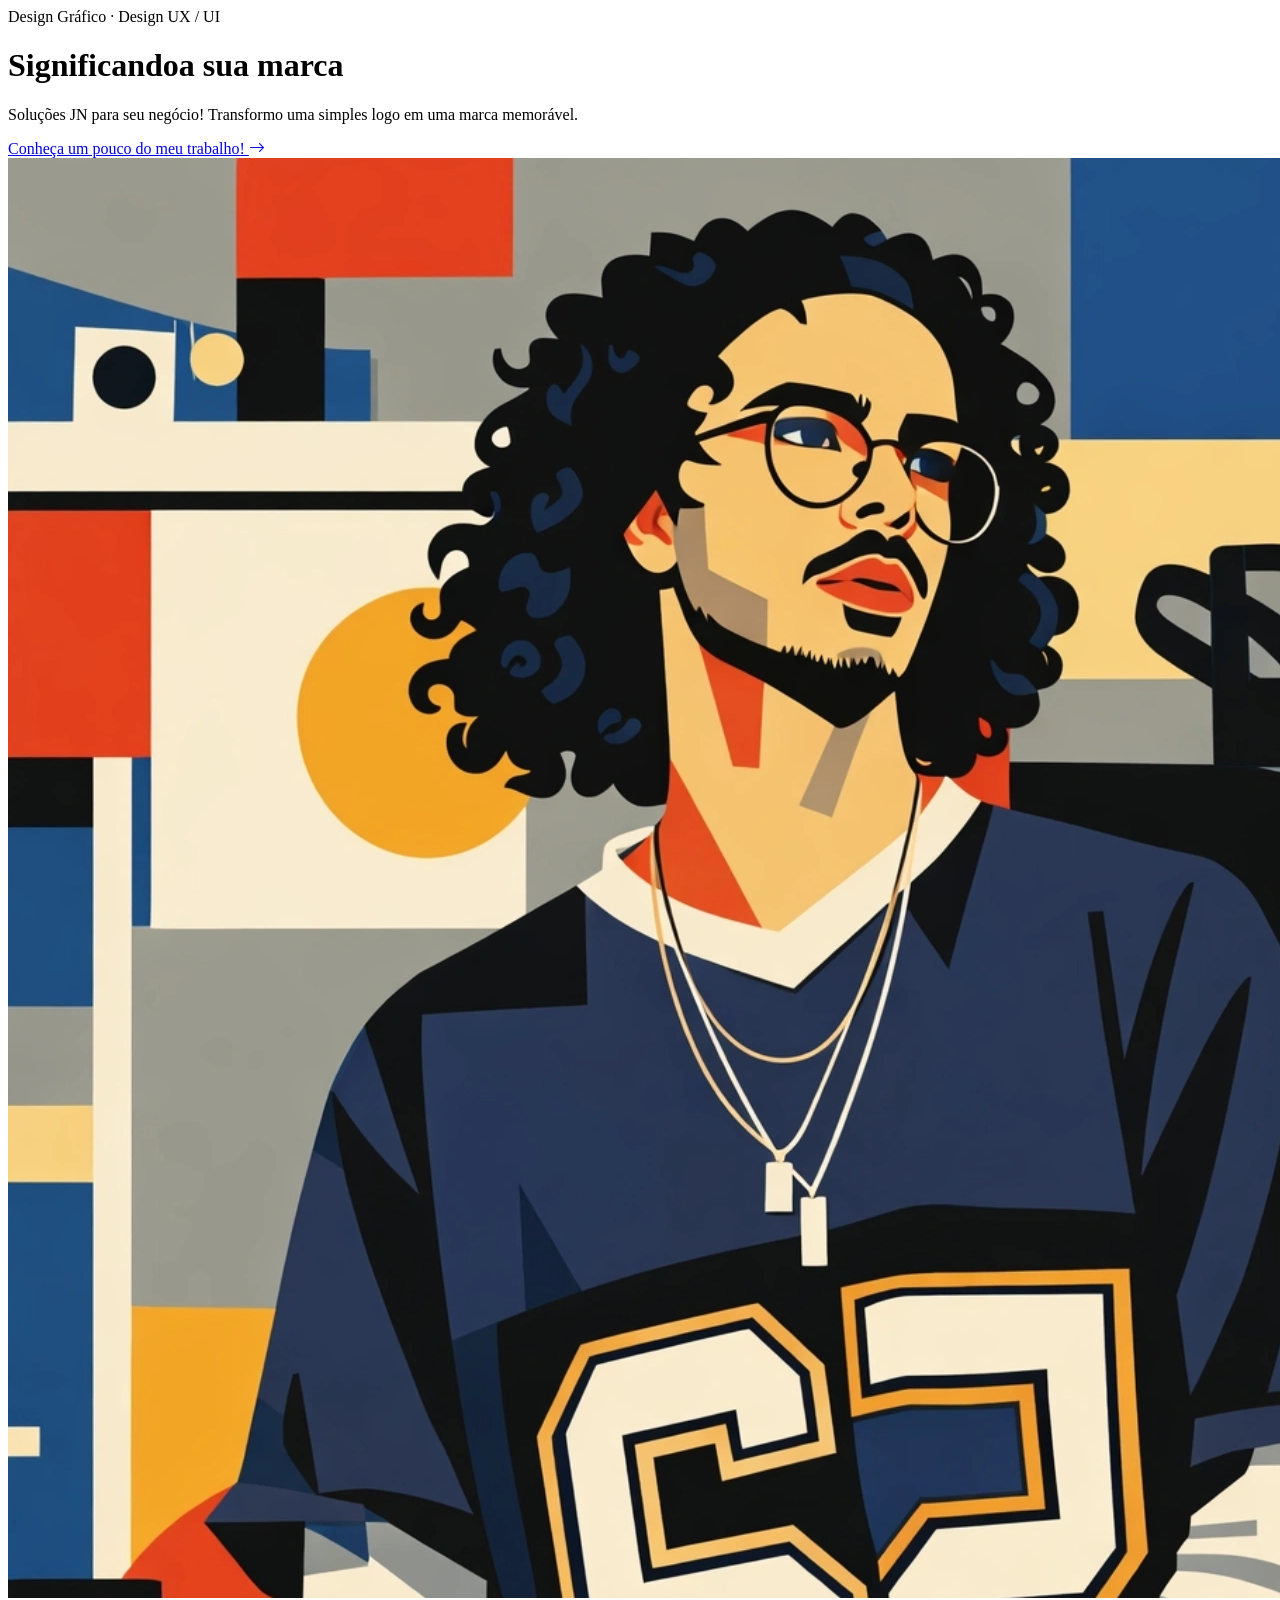
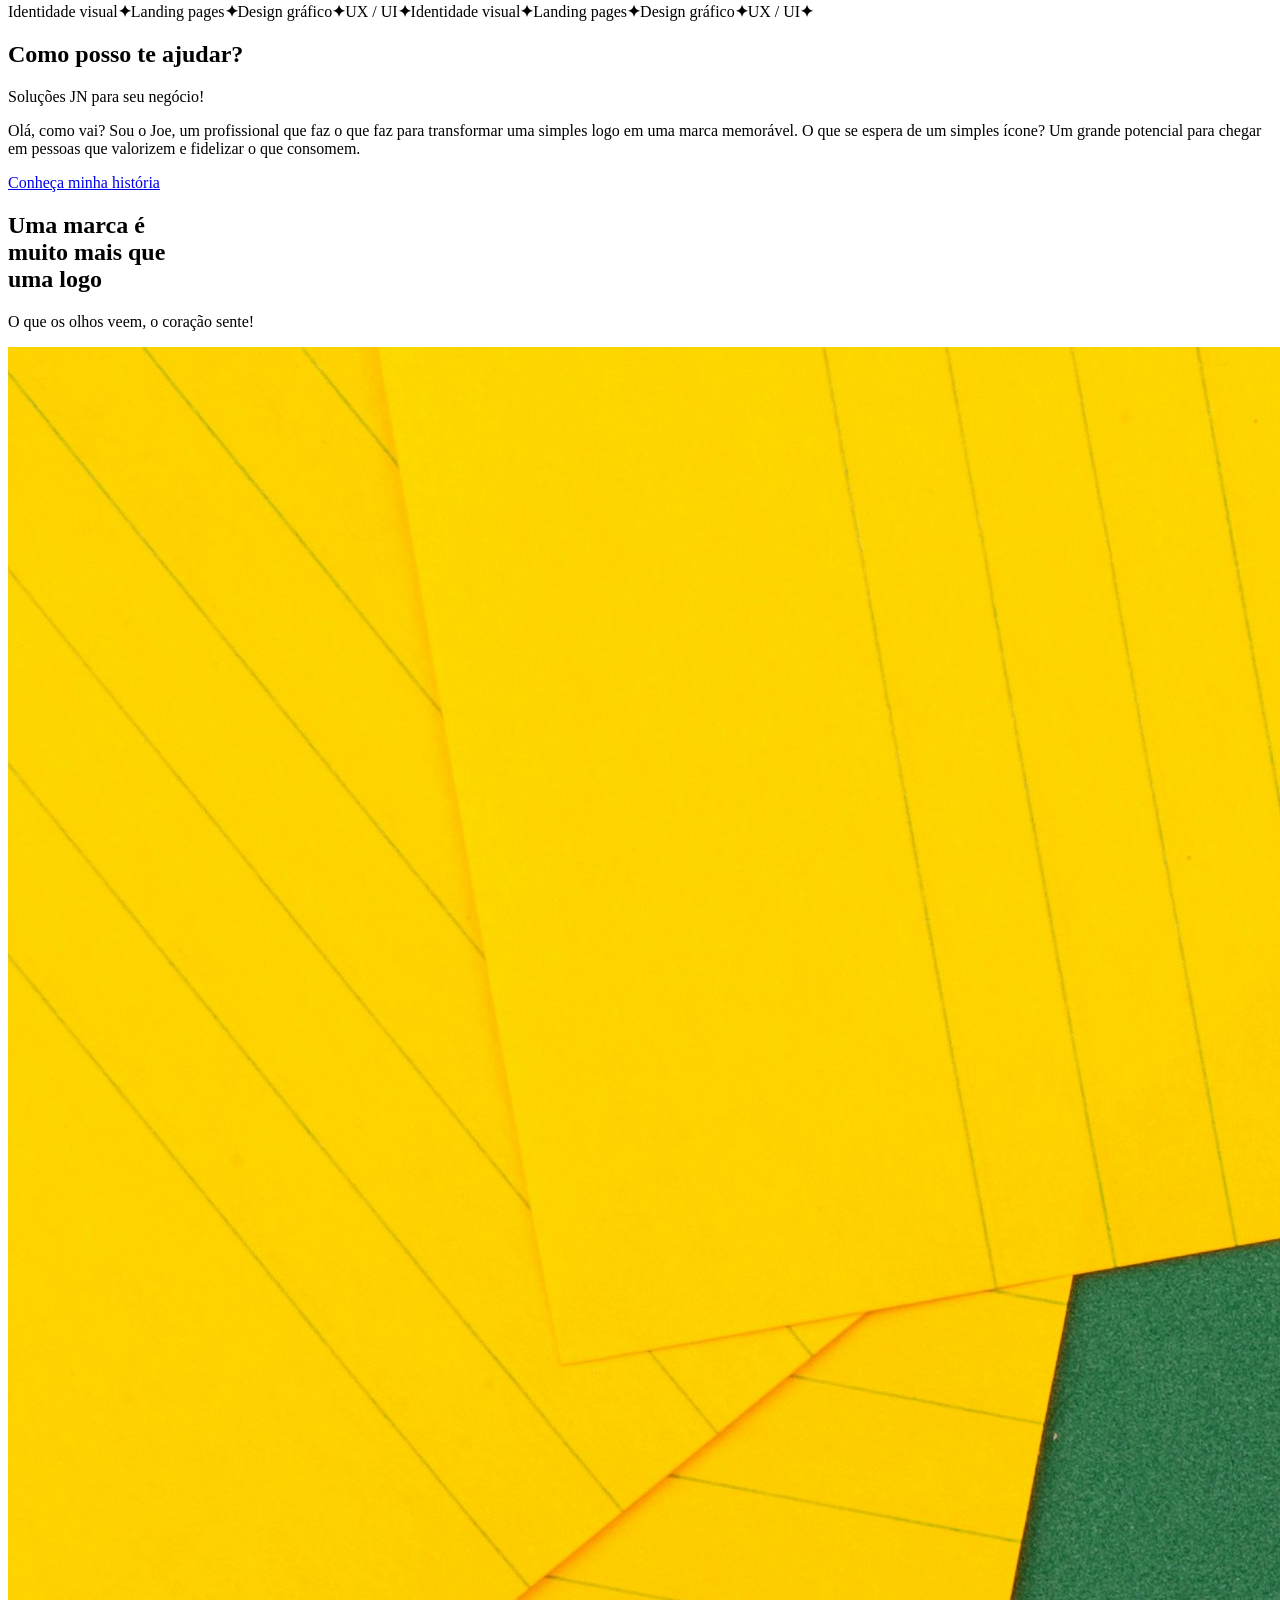
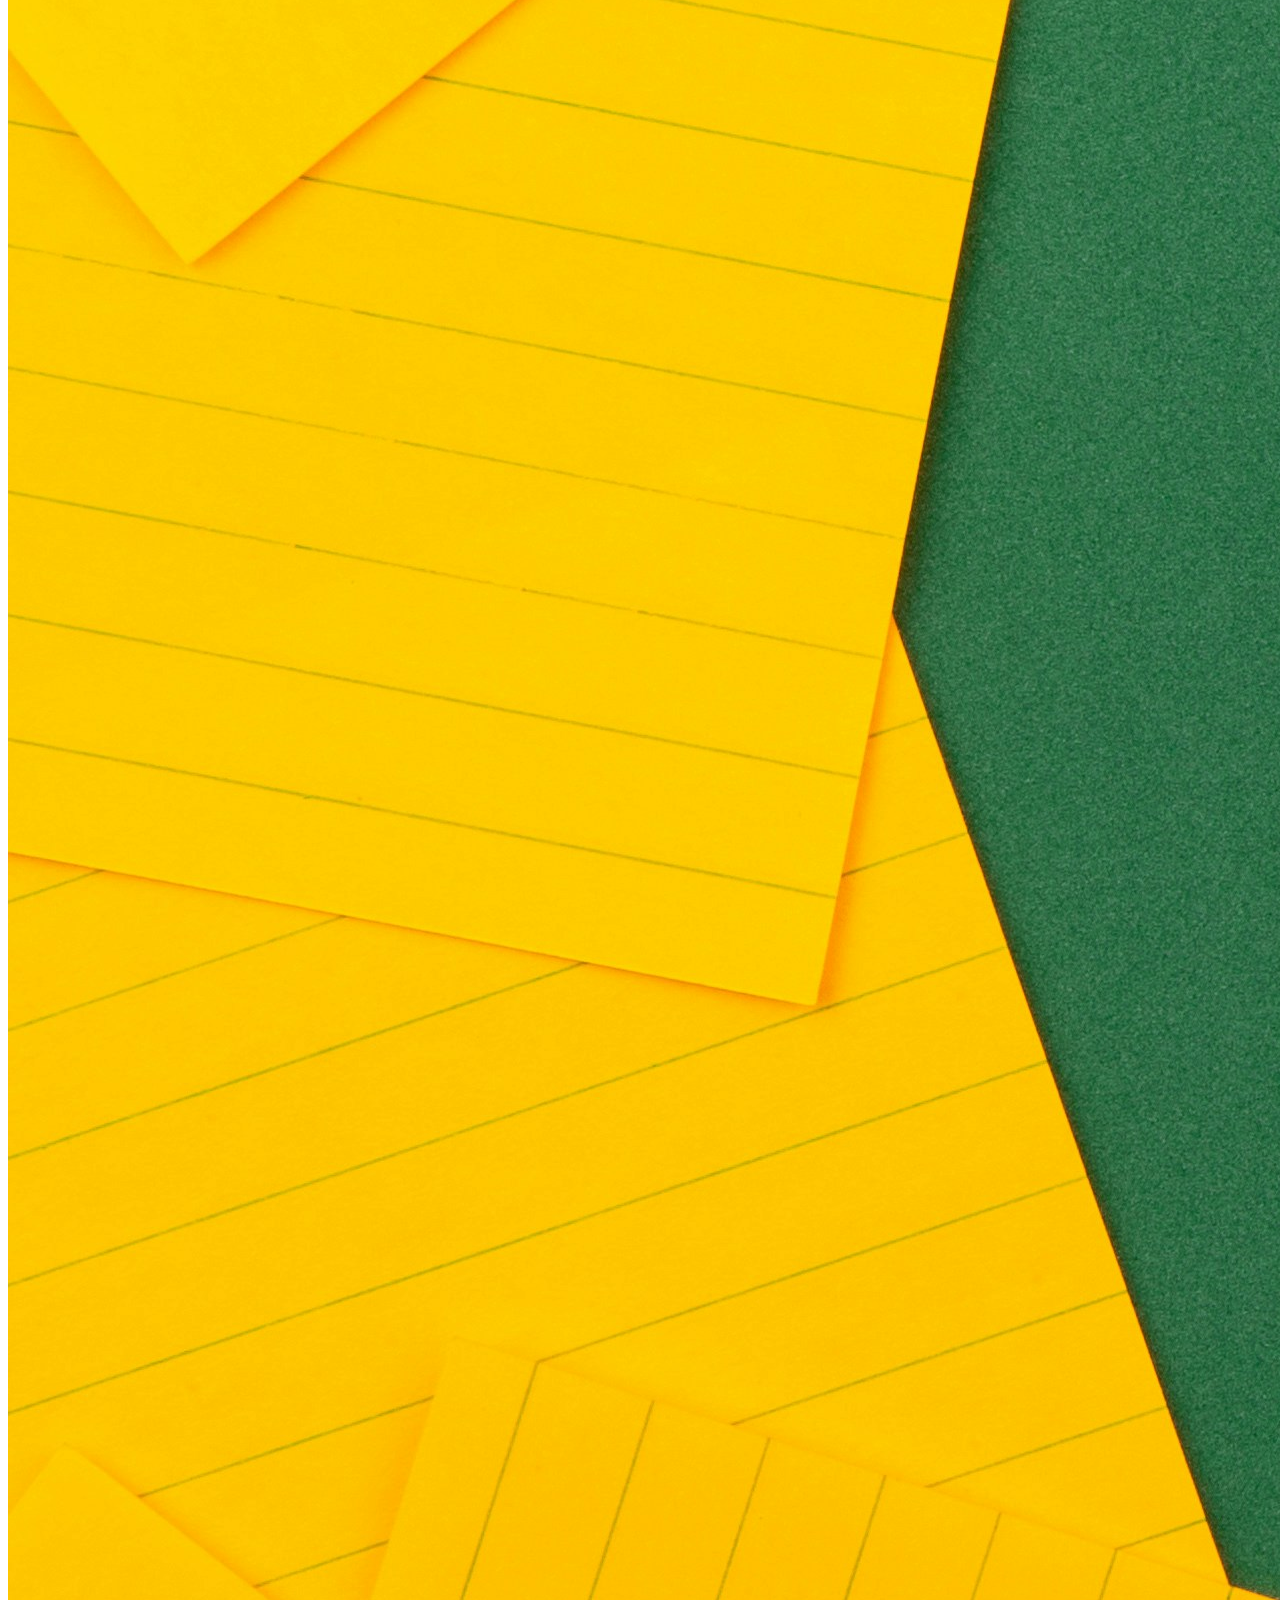
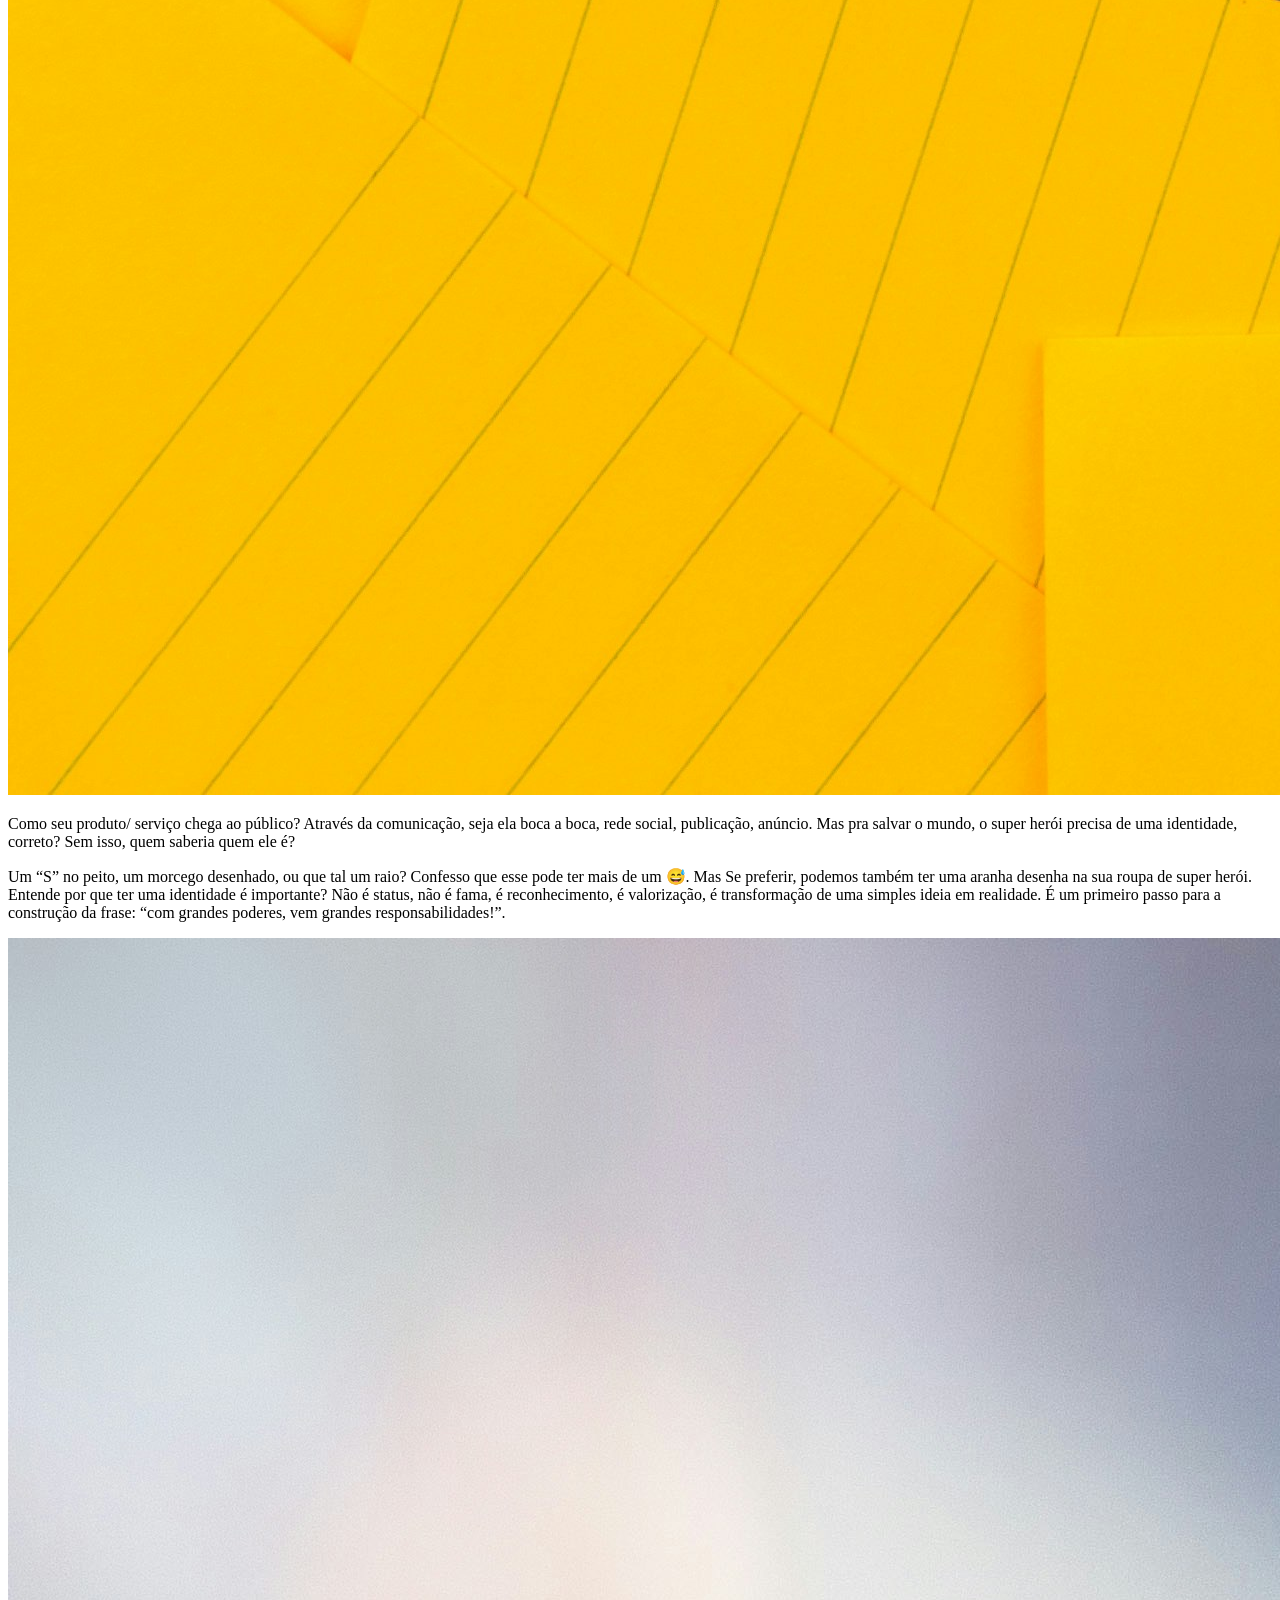
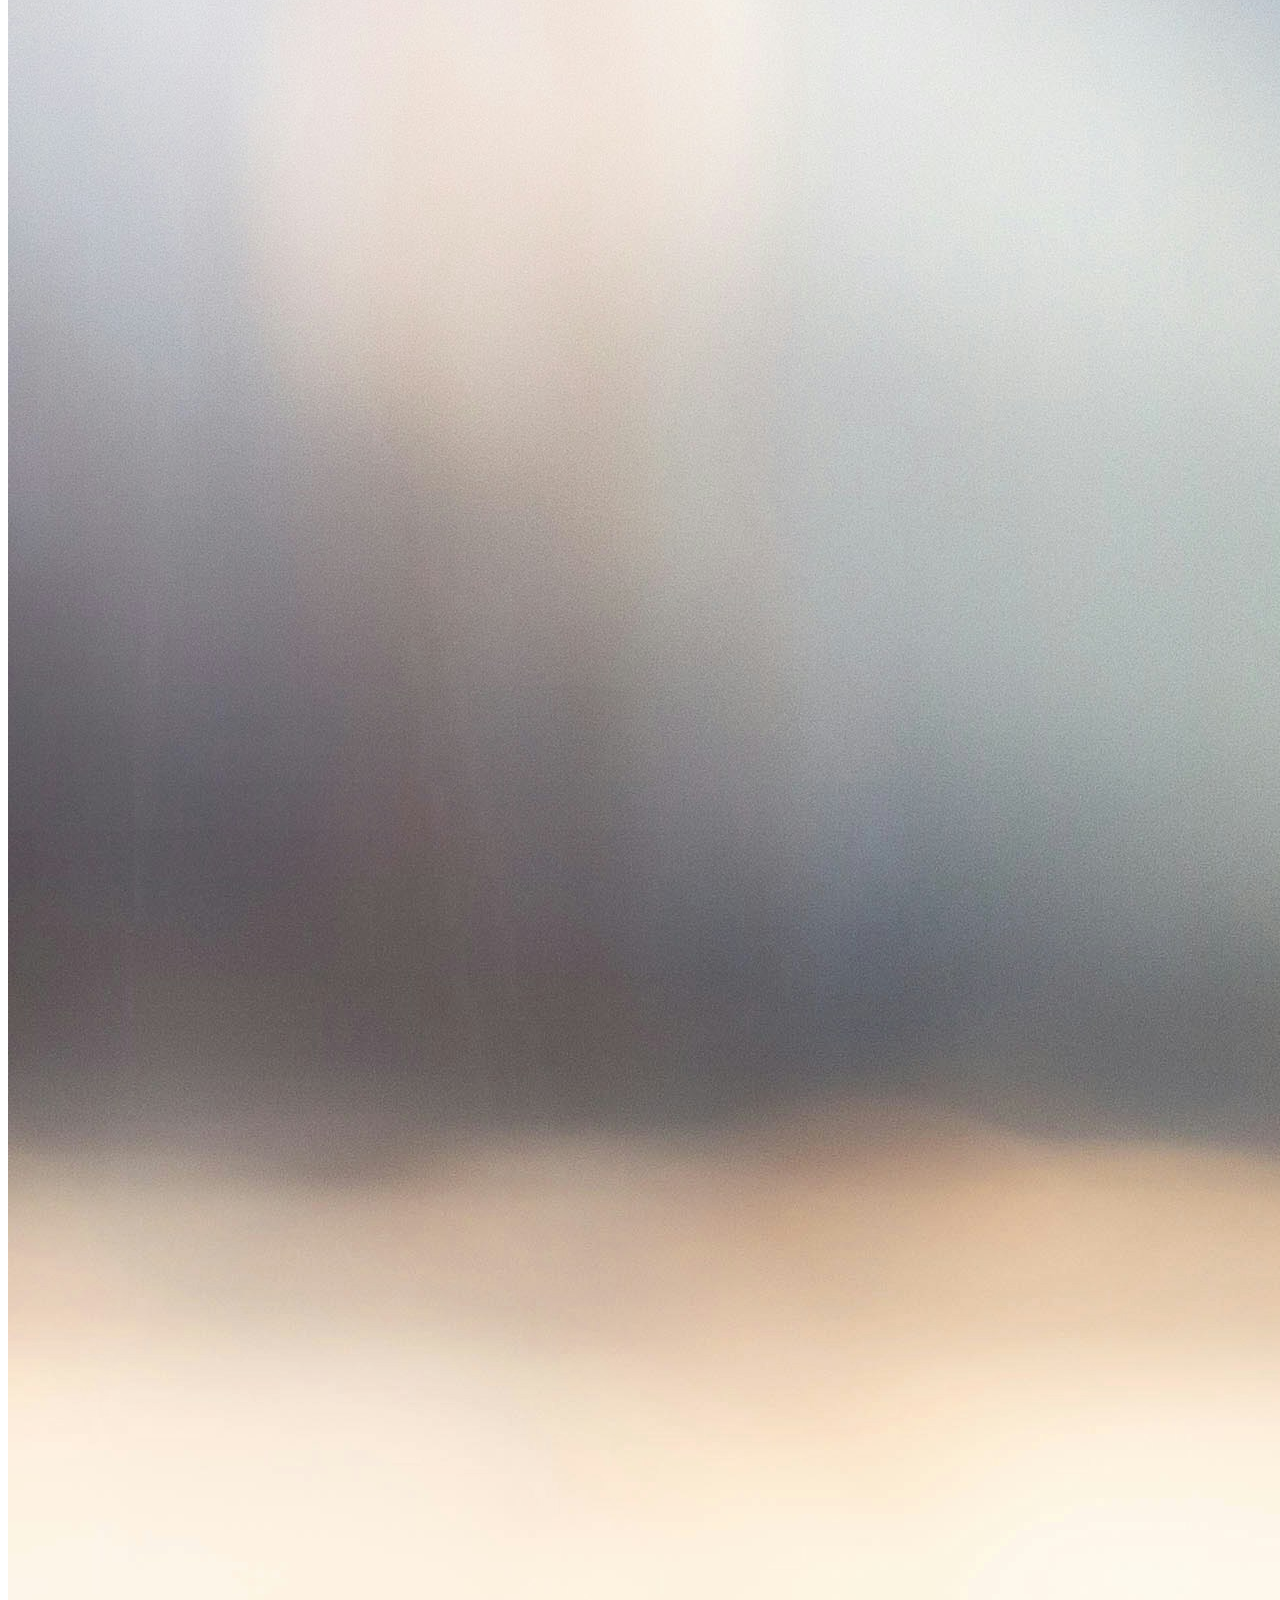
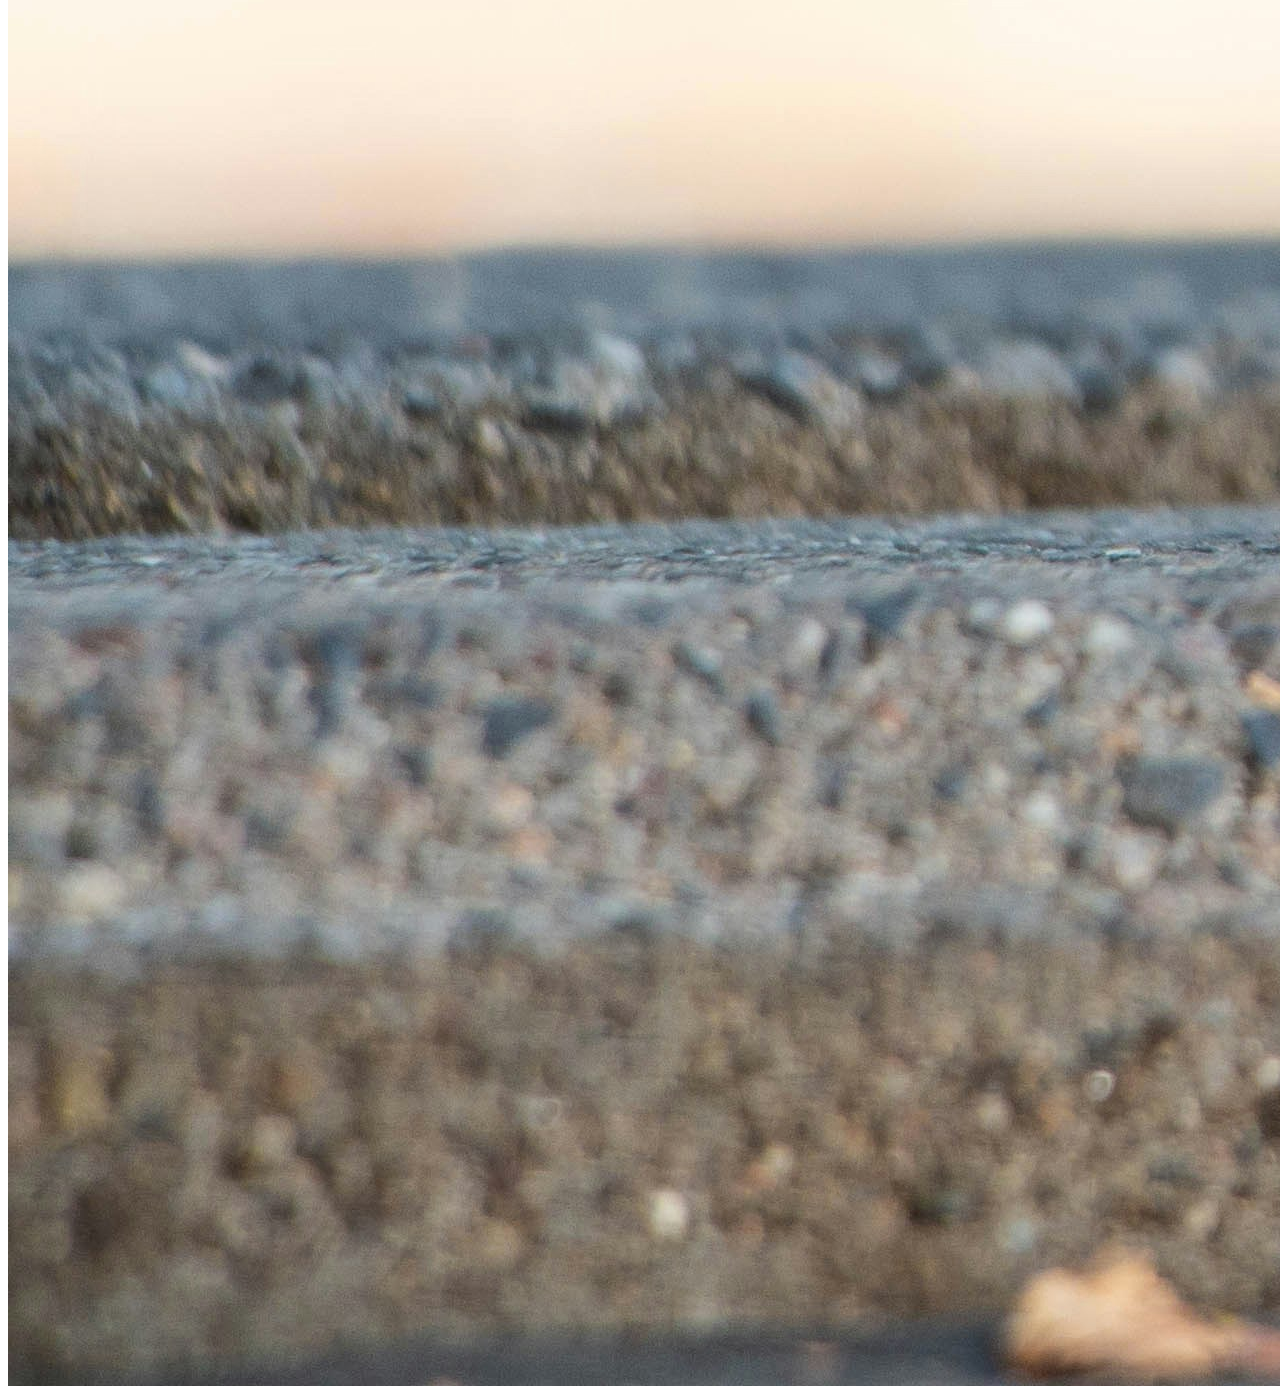
==== commit 6ad504c9: "Novo visual portifolio" ====
--- a/index.html
+++ b/index.html
@@ -1,269 +1,14 @@
-<!DOCTYPE html>
-<html lang="pt-br">
-    <head>
-        <meta charset="utf-8" />
-        <meta name="viewport" content="width=device-width, initial-scale=1, shrink-to-fit=no" />
-        <meta name="description" content="" />
-        <meta name="author" content="" />
-        <title>Personal - Start Bootstrap Theme</title>
-        <!-- Favicon-->
-        <link rel="icon" type="image/x-icon" href="assets/favicon.ico" />
-        <!-- Custom Google font-->
-        <link rel="preconnect" href="https://fonts.googleapis.com" />
-        <link rel="preconnect" href="https://fonts.gstatic.com" crossorigin />
-        <link href="https://fonts.googleapis.com/css2?family=Plus+Jakarta+Sans:wght@100;200;300;400;500;600;700;800;900&amp;display=swap" rel="stylesheet" />
-        <!-- Bootstrap icons-->
-        <link href="https://cdn.jsdelivr.net/npm/bootstrap-icons@1.8.1/font/bootstrap-icons.css" rel="stylesheet" />
-        <!-- Core theme CSS (includes Bootstrap)-->
-        <link href="css/styles.css" rel="stylesheet" />
-    </head>
-    <body class="d-flex flex-column h-100">
-        <main class="flex-shrink-0">
-            <!-- Navigation-->
-            <nav class="navbar navbar-expand-lg navbar-light bg-white py-3">
-                <div class="container px-5">
-                    <a class="navbar-brand" href="index.html"><span class="fw-bolder text-color-word">Joe Nicolas</span></a>
-                    <button class="navbar-toggler" type="button" data-bs-toggle="collapse" data-bs-target="#navbarSupportedContent" aria-controls="navbarSupportedContent" aria-expanded="false" aria-label="Toggle navigation"><span class="navbar-toggler-icon"></span></button>
-                    <div class="collapse navbar-collapse" id="navbarSupportedContent">
-                        <ul class="navbar-nav ms-auto mb-2 mb-lg-0 small fw-bolder">
-                            <li class="nav-item"><a class="nav-link" href="index.html">Início</a></li>
-                            <!--<li class="nav-item"><a class="nav-link" href="resume.html">Sobre mim</a></li>-->
-                            <li class="nav-item"><a class="nav-link" href="projects.html">Projetos</a></li>
-                            <!-- <li class="nav-item"><a class="nav-link" href="contact.html">Contato</a></li> -->
-                        </ul>
-                    </div>
-                </div>
-            </nav>
-            <!-- Header-->
-            <header class="py-5">
-                <div class="container px-5 pb-5">
-                    <div class="row gx-5 align-items-center">
-                        <div class="col-xxl-5">
-                            <!-- Header text content-->
-                            <div class="text-center text-xxl-start">
-                                <div class="badge bg-gradient-primary-to-secondary text-white mb-4"><div class="text-uppercase">Design Gráfico &middot; Design UX / UI</div></div>
-                                <div class="fs-3 fw-light text-muted"></div>
-                                <h1 class="display-3 fw-bolder mb-1"><span class="text-color-word d-inline">Significando</span></h1>
-                                <h1 class="display-3 fw-bolder mb-5"><span class="text-secundary d-inline">a sua marca</span></h1>
-                                <!-- <div class="d-grid gap-3 d-sm-flex justify-content-sm-center justify-content-xxl-start mb-3">
-                                    <a class="btn btn-outline-style btn-lg px-5 py-3 me-sm-3 fs-6 fw-bolder" href="resume.html">Sobre mim</a>
-                                    
-                                </div> -->
-                            </div>
-                        </div>
-                        <div class="col-xxl-7">
-                            <!-- Header profile picture-->
-                            <div class="d-flex justify-content-center mt-5 mt-xxl-0">
-                                <div class="profile bg-gradient-primary-to-secondary">
-                                    <!-- TIP: For best results, use a photo with a transparent background like the demo example below-->
-                                    <!-- Watch a tutorial on how to do this on YouTube (link)-->
-                                    <img class="profile-img" src="assets/Eu.webp" alt="..." />
-                                    <div class="dots-1">
-                                        <!-- SVG Dots
-                                        <svg version="1.1" xmlns="http://www.w3.org/2000/svg" xmlns:xlink="http://www.w3.org/1999/xlink" x="0px" y="0px" viewBox="0 0 191.6 1215.4" style="enable-background: new 0 0 191.6 1215.4" xml:space="preserve">
-                                            <g transform="translate(0.000000,1280.000000) scale(0.100000,-0.100000)">
-                                                <path d="M227.7,12788.6c-105-35-200-141-222-248c-43-206,163-412,369-369c155,32,275,190,260,339c-11,105-90,213-190,262        C383.7,12801.6,289.7,12808.6,227.7,12788.6z"></path>
-                                                <path d="M1507.7,12788.6c-151-50-253-216-222-362c25-119,136-230,254-255c194-41,395,142,375,339c-11,105-90,213-190,262        C1663.7,12801.6,1569.7,12808.6,1507.7,12788.6z"></path>
-                                                <path d="M227.7,11508.6c-105-35-200-141-222-248c-43-206,163-412,369-369c155,32,275,190,260,339c-11,105-90,213-190,262        C383.7,11521.6,289.7,11528.6,227.7,11508.6z"></path>
-                                                <path d="M1507.7,11508.6c-151-50-253-216-222-362c25-119,136-230,254-255c194-41,395,142,375,339c-11,105-90,213-190,262        C1663.7,11521.6,1569.7,11528.6,1507.7,11508.6z"></path>
-                                                <path d="M227.7,10228.6c-105-35-200-141-222-248c-43-206,163-412,369-369c155,32,275,190,260,339c-11,105-90,213-190,262        C383.7,10241.6,289.7,10248.6,227.7,10228.6z"></path>
-                                                <path d="M1507.7,10228.6c-105-35-200-141-222-248c-43-206,163-412,369-369c155,32,275,190,260,339c-11,105-90,213-190,262        C1663.7,10241.6,1569.7,10248.6,1507.7,10228.6z"></path>
-                                                <path d="M227.7,8948.6c-105-35-200-141-222-248c-43-206,163-412,369-369c155,32,275,190,260,339c-11,105-90,213-190,262        C383.7,8961.6,289.7,8968.6,227.7,8948.6z"></path>
-                                                <path d="M1507.7,8948.6c-105-35-200-141-222-248c-43-206,163-412,369-369c155,32,275,190,260,339c-11,105-90,213-190,262        C1663.7,8961.6,1569.7,8968.6,1507.7,8948.6z"></path>
-                                                <path d="M227.7,7668.6c-105-35-200-141-222-248c-43-206,163-412,369-369c155,32,275,190,260,339c-11,105-90,213-190,262        C383.7,7681.6,289.7,7688.6,227.7,7668.6z"></path>
-                                                <path d="M1507.7,7668.6c-105-35-200-141-222-248c-43-206,163-412,369-369c155,32,275,190,260,339c-11,105-90,213-190,262        C1663.7,7681.6,1569.7,7688.6,1507.7,7668.6z"></path>
-                                                <path d="M227.7,6388.6c-105-35-200-141-222-248c-43-206,163-412,369-369c155,32,275,190,260,339c-11,105-90,213-190,262        C383.7,6401.6,289.7,6408.6,227.7,6388.6z"></path>
-                                                <path d="M1507.7,6388.6c-105-35-200-141-222-248c-43-206,163-412,369-369c155,32,275,190,260,339c-11,105-90,213-190,262        C1663.7,6401.6,1569.7,6408.6,1507.7,6388.6z"></path>
-                                                <path d="M227.7,5108.6c-105-35-200-141-222-248c-43-206,163-412,369-369c155,32,275,190,260,339c-11,105-90,213-190,262        C383.7,5121.6,289.7,5128.6,227.7,5108.6z"></path>
-                                                <path d="M1507.7,5108.6c-105-35-200-141-222-248c-43-206,163-412,369-369c155,32,275,190,260,339c-11,105-90,213-190,262        C1663.7,5121.6,1569.7,5128.6,1507.7,5108.6z"></path>
-                                                <path d="M227.7,3828.6c-105-35-200-141-222-248c-43-206,163-412,369-369c155,32,275,190,260,339c-11,105-90,213-190,262        C383.7,3841.6,289.7,3848.6,227.7,3828.6z"></path>
-                                                <path d="M1507.7,3828.6c-105-35-200-141-222-248c-43-206,163-412,369-369c155,32,275,190,260,339c-11,105-90,213-190,262        C1663.7,3841.6,1569.7,3848.6,1507.7,3828.6z"></path>
-                                                <path d="M227.7,2548.6c-105-35-200-141-222-248c-43-206,163-412,369-369c155,32,275,190,260,339c-11,105-90,213-190,262        C383.7,2561.6,289.7,2568.6,227.7,2548.6z"></path>
-                                                <path d="M1507.7,2548.6c-105-35-200-141-222-248c-43-206,163-412,369-369c155,32,275,190,260,339c-11,105-90,213-190,262        C1663.7,2561.6,1569.7,2568.6,1507.7,2548.6z"></path>
-                                                <path d="M227.7,1268.6c-105-35-200-141-222-248c-43-206,163-412,369-369c155,32,275,190,260,339c-11,105-90,213-190,262        C383.7,1281.6,289.7,1288.6,227.7,1268.6z"></path>
-                                                <path d="M1507.7,1268.6c-105-35-200-141-222-248c-43-206,163-412,369-369c155,32,275,190,260,339c-11,105-90,213-190,262        C1663.7,1281.6,1569.7,1288.6,1507.7,1268.6z"></path>
-                                            </g>
-                                        </svg>
-                                        END of SVG dots
-                                    </div>
-                                    <div class="dots-2">
-                                        SVG Dots
-                                       <svg version="1.1" xmlns="http://www.w3.org/2000/svg" xmlns:xlink="http://www.w3.org/1999/xlink" x="0px" y="0px" viewBox="0 0 191.6 1215.4" style="enable-background: new 0 0 191.6 1215.4" xml:space="preserve">
-                                            <g transform="translate(0.000000,1280.000000) scale(0.100000,-0.100000)">
-                                                <path d="M227.7,12788.6c-105-35-200-141-222-248c-43-206,163-412,369-369c155,32,275,190,260,339c-11,105-90,213-190,262        C383.7,12801.6,289.7,12808.6,227.7,12788.6z"></path>
-                                                <path d="M1507.7,12788.6c-151-50-253-216-222-362c25-119,136-230,254-255c194-41,395,142,375,339c-11,105-90,213-190,262        C1663.7,12801.6,1569.7,12808.6,1507.7,12788.6z"></path>
-                                                <path d="M227.7,11508.6c-105-35-200-141-222-248c-43-206,163-412,369-369c155,32,275,190,260,339c-11,105-90,213-190,262        C383.7,11521.6,289.7,11528.6,227.7,11508.6z"></path>
-                                                <path d="M1507.7,11508.6c-151-50-253-216-222-362c25-119,136-230,254-255c194-41,395,142,375,339c-11,105-90,213-190,262        C1663.7,11521.6,1569.7,11528.6,1507.7,11508.6z"></path>
-                                                <path d="M227.7,10228.6c-105-35-200-141-222-248c-43-206,163-412,369-369c155,32,275,190,260,339c-11,105-90,213-190,262        C383.7,10241.6,289.7,10248.6,227.7,10228.6z"></path>
-                                                <path d="M1507.7,10228.6c-105-35-200-141-222-248c-43-206,163-412,369-369c155,32,275,190,260,339c-11,105-90,213-190,262        C1663.7,10241.6,1569.7,10248.6,1507.7,10228.6z"></path>
-                                                <path d="M227.7,8948.6c-105-35-200-141-222-248c-43-206,163-412,369-369c155,32,275,190,260,339c-11,105-90,213-190,262        C383.7,8961.6,289.7,8968.6,227.7,8948.6z"></path>
-                                                <path d="M1507.7,8948.6c-105-35-200-141-222-248c-43-206,163-412,369-369c155,32,275,190,260,339c-11,105-90,213-190,262        C1663.7,8961.6,1569.7,8968.6,1507.7,8948.6z"></path>
-                                                <path d="M227.7,7668.6c-105-35-200-141-222-248c-43-206,163-412,369-369c155,32,275,190,260,339c-11,105-90,213-190,262        C383.7,7681.6,289.7,7688.6,227.7,7668.6z"></path>
-                                                <path d="M1507.7,7668.6c-105-35-200-141-222-248c-43-206,163-412,369-369c155,32,275,190,260,339c-11,105-90,213-190,262        C1663.7,7681.6,1569.7,7688.6,1507.7,7668.6z"></path>
-                                                <path d="M227.7,6388.6c-105-35-200-141-222-248c-43-206,163-412,369-369c155,32,275,190,260,339c-11,105-90,213-190,262        C383.7,6401.6,289.7,6408.6,227.7,6388.6z"></path>
-                                                <path d="M1507.7,6388.6c-105-35-200-141-222-248c-43-206,163-412,369-369c155,32,275,190,260,339c-11,105-90,213-190,262        C1663.7,6401.6,1569.7,6408.6,1507.7,6388.6z"></path>
-                                                <path d="M227.7,5108.6c-105-35-200-141-222-248c-43-206,163-412,369-369c155,32,275,190,260,339c-11,105-90,213-190,262        C383.7,5121.6,289.7,5128.6,227.7,5108.6z"></path>
-                                                <path d="M1507.7,5108.6c-105-35-200-141-222-248c-43-206,163-412,369-369c155,32,275,190,260,339c-11,105-90,213-190,262        C1663.7,5121.6,1569.7,5128.6,1507.7,5108.6z"></path>
-                                                <path d="M227.7,3828.6c-105-35-200-141-222-248c-43-206,163-412,369-369c155,32,275,190,260,339c-11,105-90,213-190,262        C383.7,3841.6,289.7,3848.6,227.7,3828.6z"></path>
-                                                <path d="M1507.7,3828.6c-105-35-200-141-222-248c-43-206,163-412,369-369c155,32,275,190,260,339c-11,105-90,213-190,262        C1663.7,3841.6,1569.7,3848.6,1507.7,3828.6z"></path>
-                                                <path d="M227.7,2548.6c-105-35-200-141-222-248c-43-206,163-412,369-369c155,32,275,190,260,339c-11,105-90,213-190,262        C383.7,2561.6,289.7,2568.6,227.7,2548.6z"></path>
-                                                <path d="M1507.7,2548.6c-105-35-200-141-222-248c-43-206,163-412,369-369c155,32,275,190,260,339c-11,105-90,213-190,262        C1663.7,2561.6,1569.7,2568.6,1507.7,2548.6z"></path>
-                                                <path d="M227.7,1268.6c-105-35-200-141-222-248c-43-206,163-412,369-369c155,32,275,190,260,339c-11,105-90,213-190,262        C383.7,1281.6,289.7,1288.6,227.7,1268.6z"></path>
-                                                <path d="M1507.7,1268.6c-105-35-200-141-222-248c-43-206,163-412,369-369c155,32,275,190,260,339c-11,105-90,213-190,262        C1663.7,1281.6,1569.7,1288.6,1507.7,1268.6z"></path>
-                                            </g>
-                                        </svg>
-                                        END of SVG dots
-                                    </div>
-                                    <div class="dots-3">
-                                        SVG Dots
-                                        <svg version="1.1" xmlns="http://www.w3.org/2000/svg" xmlns:xlink="http://www.w3.org/1999/xlink" x="0px" y="0px" viewBox="0 0 191.6 1215.4" style="enable-background: new 0 0 191.6 1215.4" xml:space="preserve">
-                                            <g transform="translate(0.000000,1280.000000) scale(0.100000,-0.100000)">
-                                                <path d="M227.7,12788.6c-105-35-200-141-222-248c-43-206,163-412,369-369c155,32,275,190,260,339c-11,105-90,213-190,262        C383.7,12801.6,289.7,12808.6,227.7,12788.6z"></path>
-                                                <path d="M1507.7,12788.6c-151-50-253-216-222-362c25-119,136-230,254-255c194-41,395,142,375,339c-11,105-90,213-190,262        C1663.7,12801.6,1569.7,12808.6,1507.7,12788.6z"></path>
-                                                <path d="M227.7,11508.6c-105-35-200-141-222-248c-43-206,163-412,369-369c155,32,275,190,260,339c-11,105-90,213-190,262        C383.7,11521.6,289.7,11528.6,227.7,11508.6z"></path>
-                                                <path d="M1507.7,11508.6c-151-50-253-216-222-362c25-119,136-230,254-255c194-41,395,142,375,339c-11,105-90,213-190,262        C1663.7,11521.6,1569.7,11528.6,1507.7,11508.6z"></path>
-                                                <path d="M227.7,10228.6c-105-35-200-141-222-248c-43-206,163-412,369-369c155,32,275,190,260,339c-11,105-90,213-190,262        C383.7,10241.6,289.7,10248.6,227.7,10228.6z"></path>
-                                                <path d="M1507.7,10228.6c-105-35-200-141-222-248c-43-206,163-412,369-369c155,32,275,190,260,339c-11,105-90,213-190,262        C1663.7,10241.6,1569.7,10248.6,1507.7,10228.6z"></path>
-                                                <path d="M227.7,8948.6c-105-35-200-141-222-248c-43-206,163-412,369-369c155,32,275,190,260,339c-11,105-90,213-190,262        C383.7,8961.6,289.7,8968.6,227.7,8948.6z"></path>
-                                                <path d="M1507.7,8948.6c-105-35-200-141-222-248c-43-206,163-412,369-369c155,32,275,190,260,339c-11,105-90,213-190,262        C1663.7,8961.6,1569.7,8968.6,1507.7,8948.6z"></path>
-                                                <path d="M227.7,7668.6c-105-35-200-141-222-248c-43-206,163-412,369-369c155,32,275,190,260,339c-11,105-90,213-190,262        C383.7,7681.6,289.7,7688.6,227.7,7668.6z"></path>
-                                                <path d="M1507.7,7668.6c-105-35-200-141-222-248c-43-206,163-412,369-369c155,32,275,190,260,339c-11,105-90,213-190,262        C1663.7,7681.6,1569.7,7688.6,1507.7,7668.6z"></path>
-                                                <path d="M227.7,6388.6c-105-35-200-141-222-248c-43-206,163-412,369-369c155,32,275,190,260,339c-11,105-90,213-190,262        C383.7,6401.6,289.7,6408.6,227.7,6388.6z"></path>
-                                                <path d="M1507.7,6388.6c-105-35-200-141-222-248c-43-206,163-412,369-369c155,32,275,190,260,339c-11,105-90,213-190,262        C1663.7,6401.6,1569.7,6408.6,1507.7,6388.6z"></path>
-                                                <path d="M227.7,5108.6c-105-35-200-141-222-248c-43-206,163-412,369-369c155,32,275,190,260,339c-11,105-90,213-190,262        C383.7,5121.6,289.7,5128.6,227.7,5108.6z"></path>
-                                                <path d="M1507.7,5108.6c-105-35-200-141-222-248c-43-206,163-412,369-369c155,32,275,190,260,339c-11,105-90,213-190,262        C1663.7,5121.6,1569.7,5128.6,1507.7,5108.6z"></path>
-                                                <path d="M227.7,3828.6c-105-35-200-141-222-248c-43-206,163-412,369-369c155,32,275,190,260,339c-11,105-90,213-190,262        C383.7,3841.6,289.7,3848.6,227.7,3828.6z"></path>
-                                                <path d="M1507.7,3828.6c-105-35-200-141-222-248c-43-206,163-412,369-369c155,32,275,190,260,339c-11,105-90,213-190,262        C1663.7,3841.6,1569.7,3848.6,1507.7,3828.6z"></path>
-                                                <path d="M227.7,2548.6c-105-35-200-141-222-248c-43-206,163-412,369-369c155,32,275,190,260,339c-11,105-90,213-190,262        C383.7,2561.6,289.7,2568.6,227.7,2548.6z"></path>
-                                                <path d="M1507.7,2548.6c-105-35-200-141-222-248c-43-206,163-412,369-369c155,32,275,190,260,339c-11,105-90,213-190,262        C1663.7,2561.6,1569.7,2568.6,1507.7,2548.6z"></path>
-                                                <path d="M227.7,1268.6c-105-35-200-141-222-248c-43-206,163-412,369-369c155,32,275,190,260,339c-11,105-90,213-190,262        C383.7,1281.6,289.7,1288.6,227.7,1268.6z"></path>
-                                                <path d="M1507.7,1268.6c-105-35-200-141-222-248c-43-206,163-412,369-369c155,32,275,190,260,339c-11,105-90,213-190,262        C1663.7,1281.6,1569.7,1288.6,1507.7,1268.6z"></path>
-                                            </g>
-                                        </svg>
-                                        END of SVG dots
-                                    </div>
-                                    <div class="dots-4">
-                                        SVG Dots
-                                        <svg version="1.1" xmlns="http://www.w3.org/2000/svg" xmlns:xlink="http://www.w3.org/1999/xlink" x="0px" y="0px" viewBox="0 0 191.6 1215.4" style="enable-background: new 0 0 191.6 1215.4" xml:space="preserve">
-                                            <g transform="translate(0.000000,1280.000000) scale(0.100000,-0.100000)">
-                                                <path d="M227.7,12788.6c-105-35-200-141-222-248c-43-206,163-412,369-369c155,32,275,190,260,339c-11,105-90,213-190,262        C383.7,12801.6,289.7,12808.6,227.7,12788.6z"></path>
-                                                <path d="M1507.7,12788.6c-151-50-253-216-222-362c25-119,136-230,254-255c194-41,395,142,375,339c-11,105-90,213-190,262        C1663.7,12801.6,1569.7,12808.6,1507.7,12788.6z"></path>
-                                                <path d="M227.7,11508.6c-105-35-200-141-222-248c-43-206,163-412,369-369c155,32,275,190,260,339c-11,105-90,213-190,262        C383.7,11521.6,289.7,11528.6,227.7,11508.6z"></path>
-                                                <path d="M1507.7,11508.6c-151-50-253-216-222-362c25-119,136-230,254-255c194-41,395,142,375,339c-11,105-90,213-190,262        C1663.7,11521.6,1569.7,11528.6,1507.7,11508.6z"></path>
-                                                <path d="M227.7,10228.6c-105-35-200-141-222-248c-43-206,163-412,369-369c155,32,275,190,260,339c-11,105-90,213-190,262        C383.7,10241.6,289.7,10248.6,227.7,10228.6z"></path>
-                                                <path d="M1507.7,10228.6c-105-35-200-141-222-248c-43-206,163-412,369-369c155,32,275,190,260,339c-11,105-90,213-190,262        C1663.7,10241.6,1569.7,10248.6,1507.7,10228.6z"></path>
-                                                <path d="M227.7,8948.6c-105-35-200-141-222-248c-43-206,163-412,369-369c155,32,275,190,260,339c-11,105-90,213-190,262        C383.7,8961.6,289.7,8968.6,227.7,8948.6z"></path>
-                                                <path d="M1507.7,8948.6c-105-35-200-141-222-248c-43-206,163-412,369-369c155,32,275,190,260,339c-11,105-90,213-190,262        C1663.7,8961.6,1569.7,8968.6,1507.7,8948.6z"></path>
-                                                <path d="M227.7,7668.6c-105-35-200-141-222-248c-43-206,163-412,369-369c155,32,275,190,260,339c-11,105-90,213-190,262        C383.7,7681.6,289.7,7688.6,227.7,7668.6z"></path>
-                                                <path d="M1507.7,7668.6c-105-35-200-141-222-248c-43-206,163-412,369-369c155,32,275,190,260,339c-11,105-90,213-190,262        C1663.7,7681.6,1569.7,7688.6,1507.7,7668.6z"></path>
-                                                <path d="M227.7,6388.6c-105-35-200-141-222-248c-43-206,163-412,369-369c155,32,275,190,260,339c-11,105-90,213-190,262        C383.7,6401.6,289.7,6408.6,227.7,6388.6z"></path>
-                                                <path d="M1507.7,6388.6c-105-35-200-141-222-248c-43-206,163-412,369-369c155,32,275,190,260,339c-11,105-90,213-190,262        C1663.7,6401.6,1569.7,6408.6,1507.7,6388.6z"></path>
-                                                <path d="M227.7,5108.6c-105-35-200-141-222-248c-43-206,163-412,369-369c155,32,275,190,260,339c-11,105-90,213-190,262        C383.7,5121.6,289.7,5128.6,227.7,5108.6z"></path>
-                                                <path d="M1507.7,5108.6c-105-35-200-141-222-248c-43-206,163-412,369-369c155,32,275,190,260,339c-11,105-90,213-190,262        C1663.7,5121.6,1569.7,5128.6,1507.7,5108.6z"></path>
-                                                <path d="M227.7,3828.6c-105-35-200-141-222-248c-43-206,163-412,369-369c155,32,275,190,260,339c-11,105-90,213-190,262        C383.7,3841.6,289.7,3848.6,227.7,3828.6z"></path>
-                                                <path d="M1507.7,3828.6c-105-35-200-141-222-248c-43-206,163-412,369-369c155,32,275,190,260,339c-11,105-90,213-190,262        C1663.7,3841.6,1569.7,3848.6,1507.7,3828.6z"></path>
-                                                <path d="M227.7,2548.6c-105-35-200-141-222-248c-43-206,163-412,369-369c155,32,275,190,260,339c-11,105-90,213-190,262        C383.7,2561.6,289.7,2568.6,227.7,2548.6z"></path>
-                                                <path d="M1507.7,2548.6c-105-35-200-141-222-248c-43-206,163-412,369-369c155,32,275,190,260,339c-11,105-90,213-190,262        C1663.7,2561.6,1569.7,2568.6,1507.7,2548.6z"></path>
-                                                <path d="M227.7,1268.6c-105-35-200-141-222-248c-43-206,163-412,369-369c155,32,275,190,260,339c-11,105-90,213-190,262        C383.7,1281.6,289.7,1288.6,227.7,1268.6z"></path>
-                                                <path d="M1507.7,1268.6c-105-35-200-141-222-248c-43-206,163-412,369-369c155,32,275,190,260,339c-11,105-90,213-190,262        C1663.7,1281.6,1569.7,1288.6,1507.7,1268.6z"></path>
-                                            </g>
-                                        </svg>
-                                        END of SVG dots-->
-                                    </div>
-                                </div>
-                            </div>
-                        </div>
-                    </div>
-                </div>
-            </header>
-            <!-- About Section-->
-            <section class="bg-light py-5">
-                <div class="container px-5">
-                    <div class="row gx-5 justify-content-center">
-                        <div class="col-xxl-8">
-                            <div class="text-center my-5">
-                                <h2 class="display-5 fw-bolder"><span class="text-secundary d-inline">Como posso te ajudar?</span></h2>
-                                <p class="lead fw-light mb-4">Soluções JN para seu negócio!</p>
-                                <p class="text-muted">Olá, como vai? Sou o Joe, um profissional que faz o que faz para transformar uma simples logo em uma marca memorável. O que se espera de um simples ícone? Um grande potencial para chegar em pessoas que valorizem e fidelizar o que consomem.</p>
-
-                                <p class="text-muted"></p>
-
-                                <a class="btn btn-outline-dark btn-lg px-5 py-3 fs-6 fw-bolder" href="projects.html">Conheça um pouco do meu trabalho!</a>
-
-                                
-                            </div>
-                        </div>
-                    </div>
-                </div>
-            </section>
-            <section class="bg-white py-5">
-                <div class="container-lg px-5">
-                    <div class="row gx-5 justify-content-center">
-                        <div class="col-xxl-8">
-                            <div class="text-center my-5">
-                                <h2 class="display-5 fw-bolder"><span class="text-secundary d-inline">Uma marca é muito mais que uma logo</span></h2>
-                                <p class="lead fw-light mb-4">O que os olhos veem, o coração sente! </p>
-
-                                <div class=" container">
-                                    <img class="img-pg1 mb-4" src="assets/Balao.jpg" alt="..." />
-                                </div>
-
-                                <div class=" container-fluid"><p class="text-muted text-start">Como seu produto/ serviço chega ao público? Através da comunicação, seja ela boca a boca, rede social, publicação, anúncio. Mas pra salvar o mundo, o super herói precisa de uma identidade, correto? Sem isso, quem saberia quem ele é?</p>
-                                </div>
-                                
-
-                                
-
-                                <img class="img-pg1 mb-4" src="assets/Lego_superhero.jpg" alt="..." />
-                                <p class="text-muted text-start">Um “S” no peito, um morcego desenhado, ou que tal um raio? Confesso que esse pode ter mais de um 😅. Mas Se preferir, podemos também ter uma aranha desenha na sua roupa de super herói. Entende por que ter uma identidade é importante? Não é status, não é fama, é reconhecimento, é valorização, é transformação de uma simples ideia em realidade. É um primeiro passo para a construção da frase: “com grandes poderes, vem grandes responsabilidades!”.</p>
-
-
-                                <p class="text-muted"></p>                                
-
-                                
-                            </div>
-
-                            
-                                
-                            </p>
-
-                        </div>
-                    </div>
-                </div>
-            </section>
-            <section class="py-3 bg-gradient-primary-to-secondary text-white">
-                <div class="container-lg px-5 my-5">
-                    <div class="text-center">
-                        <h2 class="display-4 fw-bolder mb-4">Entre em contato para conversarmos!</h2>
-                       <!--   <a class="btn btn-outline-light btn-lg px-5 py-3 fs-6 fw-bolder" href="contact.html">Contact me</a> -->
-                        <div class="d-flex justify-content-center fs-2 gap-4">
-                            <a class="text-color-word-secundary" href="https://wa.me/5511910497400" target="_blank"><i class="bi bi-whatsapp"></i></a>
-                            <a class="text-color-word-secundary" href="https://www.linkedin.com/in/joe-nicolas/" target="_blank"><i class="bi bi-linkedin"></i></a>
-                            <a class="text-color-word-secundary" href="mailto:joe.nrlsousa09@gmail.com" target="_blank"><i class="bi bi-envelope-fill"></i></a>
-                                    <!-- <a class="text-gradient" href="#!"><i class="bi bi-pinterest"></i></a> --> 
-                        </div>
-                    </div>
-                </div>
-            </section>
-        </main>
-        <!-- Footer-->
-        <footer class="bg-white py-4 mt-auto">
-            <div class="container px-5">
-                <div class="row align-items-center justify-content-between flex-column flex-sm-row">
-                    <div class="col-auto"><div class="small m-0">Copyright &copy; Your Website 2023</div></div>
-                    <div class="col-auto">
-                        <a class="small" href="#!">Privacy</a>
-                        <span class="mx-1">&middot;</span>
-                        <a class="small" href="#!">Terms</a>
-                        <span class="mx-1">&middot;</span>
-                        <a class="small" href="#!">Contact</a>
-                    </div>
-                </div>
-            </div>
-        </footer>
-        <!-- Bootstrap core JS-->
-        <script src="https://cdn.jsdelivr.net/npm/bootstrap@5.2.3/dist/js/bootstrap.bundle.min.js"></script>
-        <!-- Core theme JS-->
-        <script src="js/scripts.js"></script>
-    </body>
-</html>
+<!DOCTYPE html><html lang="pt-br"><head><meta charset="utf-8"><meta name="viewport" content="width=device-width,initial-scale=1"><link rel="icon" href="assets/favicon.ico"><link rel="preconnect" href="https://fonts.googleapis.com"><link rel="preconnect" href="https://fonts.gstatic.com" crossorigin><link href="https://fonts.googleapis.com/css2?family=Plus+Jakarta+Sans:wght@300;400;500;700;800&display=swap" rel="stylesheet"><link href="https://cdn.jsdelivr.net/npm/bootstrap-icons@1.8.1/font/bootstrap-icons.css" rel="stylesheet"><link href="css/novo.css" rel="stylesheet"><title>Joe Nicolas — Design Gráfico e UX/UI</title><meta name="description" content="Identidade visual, design gráfico e landing pages. Significando a sua marca."></head><body>
+<header class="hero"><div class="wrap"><div>
+<span class="badge in">Design Gráfico · Design UX / UI</span>
+<h1 class="in"><span>Significando</span><span class="grad-text">a sua marca</span></h1>
+<p class="in lead">Soluções JN para seu negócio! Transformo uma simples logo em uma marca memorável.</p>
+<a class="btn in" href="projects.html">Conheça um pouco do meu trabalho! <i class="bi bi-arrow-right"></i></a></div>
+<div class="portrait in"><div class="arch"><img src="assets/Eu.webp" alt="Joe Nicolas"></div><span class="shape s1"></span><span class="shape s2"></span><span class="shape s3"></span></div></div></header>
+<div class="marquee" aria-hidden="true"><div><span>Identidade visual</span><b>✦</b><span>Landing pages</span><b>✦</b><span>Design gráfico</span><b>✦</b><span>UX / UI</span><b>✦</b><span>Identidade visual</span><b>✦</b><span>Landing pages</span><b>✦</b><span>Design gráfico</span><b>✦</b><span>UX / UI</span><b>✦</b></div></div>
+<section class="sec"><div class="wrap two"><div><h2>Como posso <span class="grad-text">te ajudar?</span></h2><p class="lead" style="margin-top:1rem">Soluções JN para seu negócio!</p></div>
+<div><p>Olá, como vai? Sou o Joe, um profissional que faz o que faz para transformar uma simples logo em uma marca memorável. O que se espera de um simples ícone? Um grande potencial para chegar em pessoas que valorizem e fidelizar o que consomem.</p><p><a class="btn" href="resume.html">Conheça minha história</a></p></div></div></section>
+<section class="sec soft"><div class="wrap"><h2 style="max-width:16ch">Uma marca é muito mais que uma logo</h2><p class="lead" style="margin-top:1rem">O que os olhos veem, o coração sente!</p>
+<div class="story"><img src="assets/Balao.jpg" alt="Balão"><div class="txt"><p>Como seu produto/ serviço chega ao público? Através da comunicação, seja ela boca a boca, rede social, publicação, anúncio. Mas pra salvar o mundo, o super herói precisa de uma identidade, correto? Sem isso, quem saberia quem ele é?</p></div></div>
+<div class="story"><div class="txt"><p>Um “S” no peito, um morcego desenhado, ou que tal um raio? Confesso que esse pode ter mais de um 😅. Mas Se preferir, podemos também ter uma aranha desenha na sua roupa de super herói. Entende por que ter uma identidade é importante? Não é status, não é fama, é reconhecimento, é valorização, é transformação de uma simples ideia em realidade. É um primeiro passo para a construção da frase: “com grandes poderes, vem grandes responsabilidades!”.</p></div><img src="assets/Lego_superhero.jpg" alt="Super-herói de Lego"></div></div></section>
+<script src="js/novo.js"></script></body></html>
